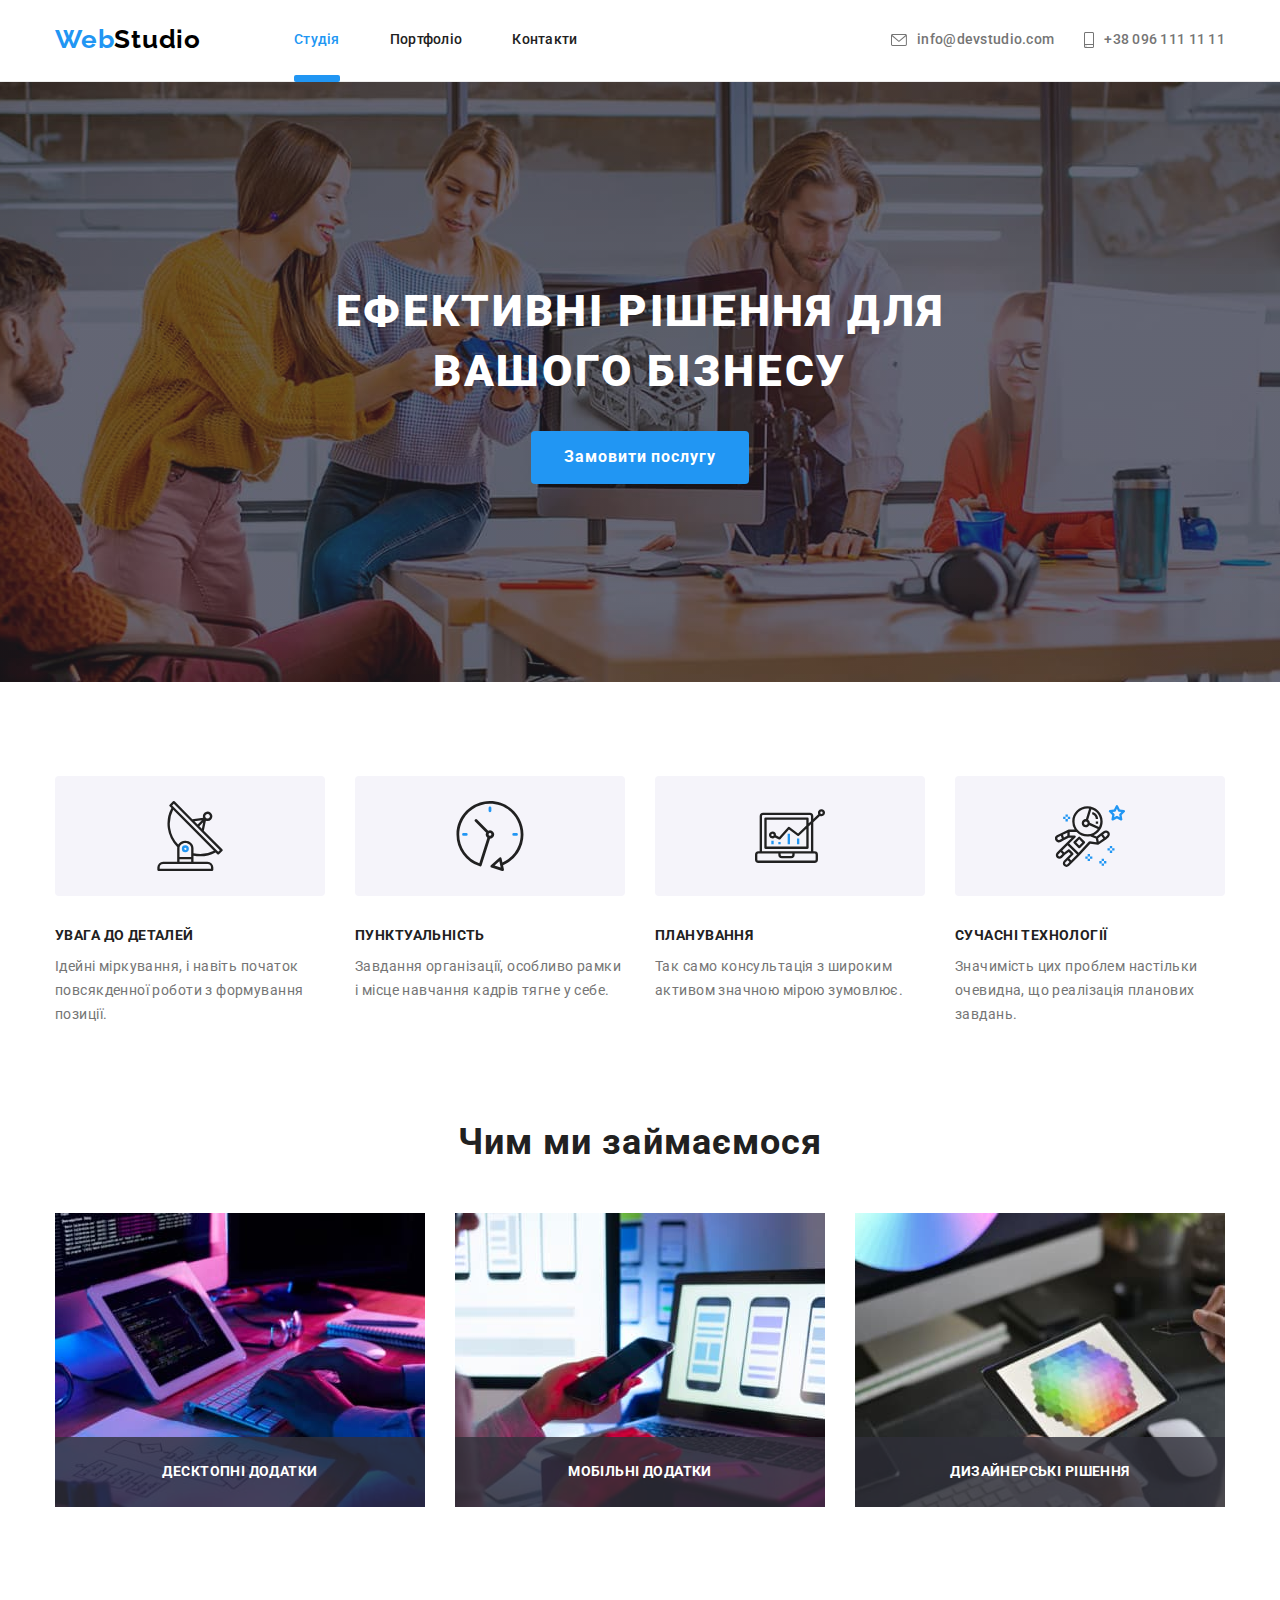
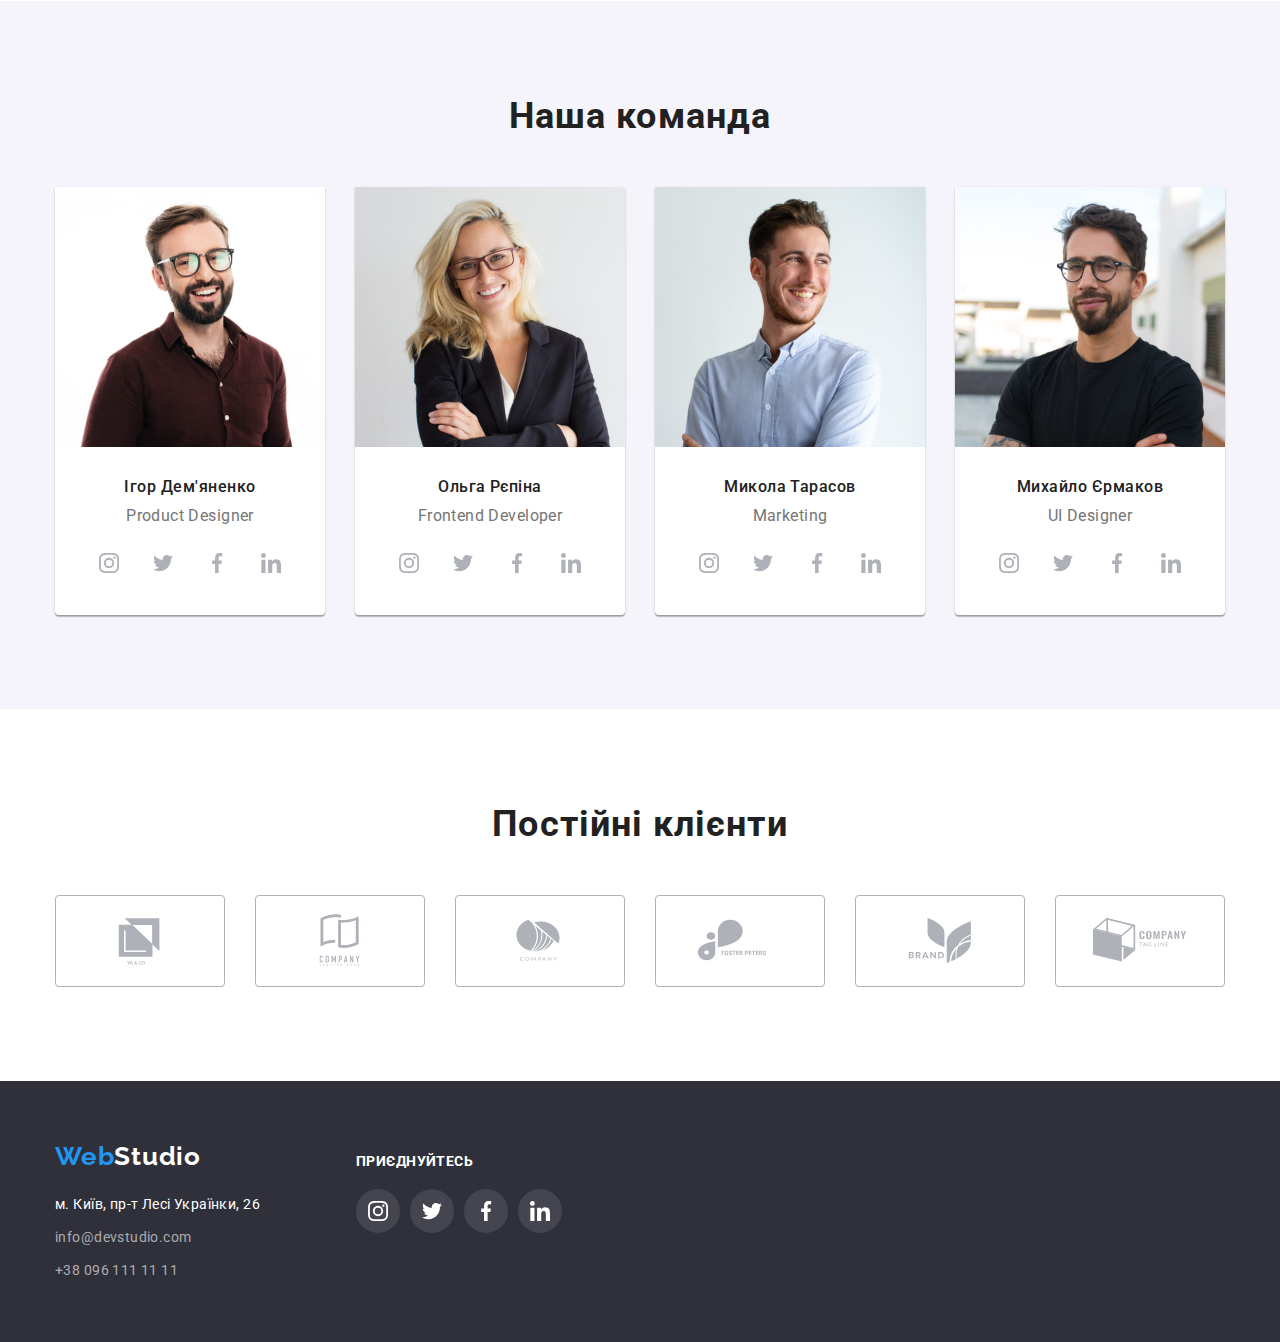
==== index.html @ ac4dfc62 "create new repo" ====
<!DOCTYPE html>
<html lang="uk">
  <head>
    <meta charset="UTF-8" />
    <meta http-equiv="X-UA-Compatible" content="IE=edge" />
    <meta name="viewport" content="width=device-width, initial-scale=1.0" />
    <title lang="en">WebStudio</title>
    <link rel="preconnect" href="https://fonts.googleapis.com" />
    <link rel="preconnect" href="https://fonts.gstatic.com" crossorigin />
    <link
      href="https://fonts.googleapis.com/css2?family=Raleway:ital,wght@0,700;1,700&family=Roboto:ital,wght@0,400;0,500;0,700;0,900;1,400;1,500;1,700;1,900&display=swap"
      rel="stylesheet"
    />
    <link
      rel="stylesheet"
      href="https://cdnjs.cloudflare.com/ajax/libs/modern-normalize/1.1.0/modern-normalize.css"
    />
    <link rel="stylesheet" href="./css/styles.css" />
  </head>
  <body>
    <!-- header -->
    <header class="header">
      <div class="main-nav container">
        <a href="./index.html" class="logo link">
          <span class="logo-web" lang="en">Web</span
            ><span class="logo-studio" lang="en">Studio</span>
        </a>
        <nav>
          <ul class="site-nav list">
            <li class="header-item">
              <a href="./index.html" class="link current">Студія</a>
            </li>
            <li class="header-item">
              <a href="./portfolio.html" class="link">Портфоліо</a>
            </li>
            <li class="header-item">
              <a href="#" class="link">Контакти</a>
            </li>
          </ul>
        </nav>
        <ul class="auth-nav list">
          <li class="auth-nav-item">
            <a href="mailto:info@devstudio.com" class="link contacts-link">
              <svg class="contacts-icon" width="16" height="12">
                <use href="./images/icons.svg#icon-envelope"></use></svg
              >info@devstudio.com</a
            >
          </li>
          <li class="auth-nav-item">
            <a href="tel:+380961111111" class="link contacts-link">
              <svg class="contacts-icon" width="10" height="16">
                <use href="./images/icons.svg#icon-smartphone"></use></svg
              >+38 096 111 11 11</a>
          </li>
        </ul>
      </div>
    </header>
    <main>
      <!-- hero -->
      <section class="section hero">
        <div class="container">
          <h1 class="hero-title">Ефективні рішення для вашого бізнесу</h1>
          <button type="button" class="hero-button" data-modal-open>Замовити послугу</button>
        </div>
      </section>
      <!-- features -->
      <section class="section features">
        <div class="container">
          <h2 class="visually-hidden">Наші переваги</h2>
          <ul class="list">
            <li class="features-item">
              <div class="features-icon"><svg class="features-item-icon" width="70" height="70"><use href="./images/icons.svg#icon-antenna"></use></svg></div>
              <h3 class="features-title">УВАГА ДО ДЕТАЛЕЙ</h3>
              <p class="features-text">
                Ідейні міркування, і навіть початок повсякденної роботи з формування позиції.
              </p>
            </li>
            <li class="features-item">
              <div class="features-icon"><svg class="features-item-icon" width="70" height="70"><use href="./images/icons.svg#icon-clock"></use></svg></div>
              <h3 class="features-title">ПУНКТУАЛЬНІСТЬ</h3>
              <p class="features-text">
                Завдання організації, особливо рамки і місце навчання кадрів тягне у себе.
              </p>
            </li>
            <li class="features-item">
              <div class="features-icon"><svg class="features-item-icon" width="70" height="70"><use href="./images/icons.svg#icon-diagram"></use></svg></div>
              <h3 class="features-title">ПЛАНУВАННЯ</h3>
              <p class="features-text">
                Так само консультація з широким активом значною мірою зумовлює.
              </p>
            </li>
            <li class="features-item">
              <div class="features-icon"><svg class="features-item-icon" width="70" height="70"><use href="./images/icons.svg#icon-astronaut"></use></svg></div>
              <h3 class="features-title">СУЧАСНІ ТЕХНОЛОГІЇ</h3>
              <p class="features-text">
                Значимість цих проблем настільки очевидна, що реалізація планових завдань.
              </p>
            </li>
          </ul>
        </div>
      </section>
      <!-- examples -->
      <section class="section examples">
        <div class="container">
          <h2 class="section-title">Чим ми займаємося</h2>
          <ul class="list">
            <li class="examples-item">
              <div class="img-wrapper"><img src="./images/box1.jpg" alt="Людина з планшетом" width="370" /></div>
              <div class="examples-dscr">Десктопні додатки</div>
            </li>
            <li class="examples-item">
              <div class="img-wrapper"><img src="./images/box2.jpg" alt="Людина з ноубуком" width="370" /></div>
              <div class="examples-dscr">Мобільні додатки</div>
            </li>
            <li class="examples-item">
              <div class="img-wrapper"><img src="./images/box3.jpg" alt="Людина з планшетом" width="370" /></div>
              <div class="examples-dscr">Дизайнерські рішення</div>
            </li>
          </ul>
        </div>
      </section>
      <!-- team -->
      <section class="section team">
        <div class="container">
          <h2 class="section-title">Наша команда</h2>
          <ul class="team-list list">
            <li class="team-item">
              <img src="./images/img.jpg" alt="Хлопець в окулярах посміхається" width="270" />
              <h3 class="team-title">Ігор Дем'яненко</h3>
              <p class="team-text" lang="en">Product Designer</p>
              <ul class="social-icons list">
                <li class="social-item">
                  <a href="" class="social-link link">
                    <svg class="social-icon" width="20" height="20">
                      <use href="./images/icons.svg#icon-instagram"></use>
                    </svg>
                  </a>
                </li>
                <li class="social-item">
                  <a href="" class="social-link link">
                    <svg class="social-icon" width="20" height="20">
                      <use href="./images/icons.svg#icon-twitter"></use>
                    </svg>
                  </a>
                </li>
                <li class="social-item">
                  <a href="" class="social-link link">
                    <svg class="social-icon" width="20" height="20">
                      <use href="./images/icons.svg#icon-facebook"></use>
                    </svg>
                  </a>
                </li>
                <li class="social-item">
                  <a href="" class="social-link link">
                    <svg class="social-icon" width="20" height="20">
                      <use href="./images/icons.svg#icon-linkedin"></use>
                    </svg>
                  </a>
                </li>
              </ul>
            </li>
            <li class="team-item">
              <img src="./images/img1.jpg" alt="Дівчина в окулярах посміхається" width="270" />
              <h3 class="team-title">Ольга Рєпіна</h3>
              <p class="team-text" lang="en">Frontend Developer</p>
              <ul class="social-icons list">
                <li class="social-item">
                  <a href="" class="social-link link">
                    <svg class="social-icon" width="20" height="20">
                      <use href="./images/icons.svg#icon-instagram"></use>
                    </svg>
                  </a>
                </li>
                <li class="social-item">
                  <a href="" class="social-link link">
                    <svg class="social-icon" width="20" height="20">
                      <use href="./images/icons.svg#icon-twitter"></use>
                    </svg>
                  </a>
                </li>
                <li class="social-item">
                  <a href="" class="social-link link">
                    <svg class="social-icon" width="20" height="20">
                      <use href="./images/icons.svg#icon-facebook"></use>
                    </svg>
                  </a>
                </li>
                <li class="social-item">
                  <a href="" class="social-link link">
                    <svg class="social-icon" width="20" height="20">
                      <use href="./images/icons.svg#icon-linkedin"></use>
                    </svg>
                  </a>
                </li>
              </ul>
            </li>
            <li class="team-item">
              <img src="./images/img2.jpg" alt="Хлопець посміхається" width="270" />
              <h3 class="team-title">Микола Тарасов</h3>
              <p class="team-text" lang="en">Marketing</p>
              <ul class="social-icons list">
                <li class="social-item">
                  <a href="" class="social-link link">
                    <svg class="social-icon" width="20" height="20">
                      <use href="./images/icons.svg#icon-instagram"></use>
                    </svg>
                  </a>
                </li>
                <li class="social-item">
                  <a href="" class="social-link link">
                    <svg class="social-icon" width="20" height="20">
                      <use href="./images/icons.svg#icon-twitter"></use>
                    </svg>
                  </a>
                </li>
                <li class="social-item">
                  <a href="" class="social-link link">
                    <svg class="social-icon" width="20" height="20">
                      <use href="./images/icons.svg#icon-facebook"></use>
                    </svg>
                  </a>
                </li>
                <li class="social-item">
                  <a href="" class="social-link link">
                    <svg class="social-icon" width="20" height="20">
                      <use href="./images/icons.svg#icon-linkedin"></use>
                    </svg>
                  </a>
                </li>
              </ul>
            </li>
            <li class="team-item">
              <img src="./images/img3.jpg" alt="Хлопець в окулярах" width="270" />
              <h3 class="team-title">Михайло Єрмаков</h3>
              <p class="team-text" lang="en">UI Designer</p>
              <ul class="social-icons list">
                <li class="social-item">
                  <a href="" class="social-link link">
                    <svg class="social-icon" width="20" height="20">
                      <use href="./images/icons.svg#icon-instagram"></use>
                    </svg>
                  </a>
                </li>
                <li class="social-item">
                  <a href="" class="social-link link">
                    <svg class="social-icon" width="20" height="20">
                      <use href="./images/icons.svg#icon-twitter"></use>
                    </svg>
                  </a>
                </li>
                <li class="social-item">
                  <a href="" class="social-link link">
                    <svg class="social-icon" width="20" height="20">
                      <use href="./images/icons.svg#icon-facebook"></use>
                    </svg>
                  </a>
                </li>
                <li class="social-item">
                  <a href="" class="social-link link">
                    <svg class="social-icon" width="20" height="20">
                      <use href="./images/icons.svg#icon-linkedin"></use>
                    </svg>
                  </a>
                </li>
              </ul>
            </li>
          </ul>
        </div>
      </section>
      <!-- clients -->
      <section class="section clients">
        <div class="container">
          <h2 class="section-title">Постійні клієнти</h2>
          <ul class="clients-list list">
            <li class="clients-item">
              <a href="" class="clients-link">
                <svg class="clients-icon" width="106" height="60">
                  <use href="./images/icons.svg#icon-client1"></use>
                </svg>
              </a>
            </li>
            <li class="clients-item">
              <a href="" class="clients-link">
                <svg class="clients-icon" width="106" height="60">
                  <use href="./images/icons.svg#icon-client2"></use>
                </svg>
              </a>
            </li>
            <li class="clients-item">
              <a href="" class="clients-link">
                <svg class="clients-icon" width="106" height="60">
                  <use href="./images/icons.svg#icon-client3"></use>
                </svg>
              </a>
            </li>
            <li class="clients-item">
              <a href="" class="clients-link">
                <svg class="clients-icon" width="106" height="60">
                  <use href="./images/icons.svg#icon-client4"></use>
                </svg>
              </a>
            </li>
            <li class="clients-item">
              <a href="" class="clients-link">
                <svg class="clients-icon" width="106" height="60">
                  <use href="./images/icons.svg#icon-client5"></use>
                </svg>
              </a>
            </li>
            <li class="clients-item">
              <a href="" class="clients-link">
                <svg class="clients-icon" width="106" height="60">
                  <use href="./images/icons.svg#icon-client6"></use>
                </svg>
              </a>
            </li>
          </ul>
        </div>
      </section>
    </main>
    <!-- footer -->
    <footer class="footer">
      <div class="footer-address-social container">
        <div class="footer-address-list">
            <a href="./index.html" class="link footer-logo">
              <span class="footer-logo-web" lang="en">Web</span
              ><span class="footer-logo-studio" lang="en">Studio</span>
            </a>
            <address>
              <ul class="list">
                <li class="footer-item">
                  <a
                    href="https://goo.gl/maps/YVStPBYN47tz3UrX9"
                    target="_blank"
                    rel="noopener noreferrer nofollow"
                    class="link"
                    >м. Київ, пр-т Лесі Українки, 26
                  </a>
                </li>
                <li class="footer-item">
                  <a href="mailto:info@devstudio.com" class="link contacts">info@devstudio.com</a>
                </li>
                <li class="footer-item">
                  <a href="tel:+380961111111" class="link contacts">+38 096 111 11 11</a>
                </li>
              </ul>
            </address>
          </div>
          <div class="footer-social-media">
            <h3 class="footer-social-title">приєднуйтесь</h3>
            <ul class="footer-social-list">
              <li class="footer-social-item">
                <a href="" class="footer-social-link">
                  <svg class="footer-social-icon" width="20" height="20">
                    <use href="./images/icons.svg#icon-instagram"></use>
                  </svg>
                </a>
              </li>
              <li class="footer-social-item">
                <a href="" class="footer-social-link">
                  <svg class="footer-social-icon" width="20" height="20">
                    <use href="./images/icons.svg#icon-twitter"></use>
                  </svg>
                </a>
              </li>
              <li class="footer-social-item">
                <a href="" class="footer-social-link">
                  <svg class="footer-social-icon" width="20" height="20">
                    <use href="./images/icons.svg#icon-facebook"></use>
                  </svg>
                </a>
              </li>
              <li class="footer-social-item">
                <a href="" class="footer-social-link">
                  <svg class="footer-social-icon" width="20" height="20">
                    <use href="./images/icons.svg#icon-linkedin"></use>
                  </svg>
                </a>
              </li>
            </ul>
          </div>
      </div>
    </footer>
    <div class="modal-backdrop is-hidden" data-modal>
      <div class="modal">
        <div class="close-sign" data-modal-close>
          <svg class="close-icon" width="18" height="18">
            <use href="./images/icons.svg#close-icon"></use>
          </svg>
        </div>
      </div>
    </div>
    <script src="./js/modal.js"></script>
  </body>
</html>
---- css/styles.css ----
:root {
  --color-text: #757575;
  --second-color-text: #212121;
  --third-color-text: #000000;
  --second-bg-color: #f5f4fa;
  --third-bg-color: #2f303a;
  --fourth-bg-color: #c4c4c4;
  --accent-color: #2196f3;
  --border-color: #ececec;
  --border-second-color: #eeeeee;
  --primary-white-color: #ffffff;
  --secondary-white-color: rgba(255, 255, 255, 0.6);
  --color-social-media: #afb1b8;
}
html {
  box-sizing: border-box;
}
*,
*::before,
*::after {
  box-sizing: inherit;
}
h1,
h2,
h3,
p,
ul {
  margin: 0;
  padding: 0;
}
body {
  background-color: var(--primary-white-color);
  font-family: "Roboto", sans-serif;
  font-style: normal;
  font-size: 14px;
  line-height: 1.7;
  letter-spacing: 0.03em;
  color: var(--color-text);
}
.container {
  width: 1200px;
  margin: 0 auto;
  padding-left: 15px;
  padding-right: 15px;
}
img {
  display: block;
  width: 100%;
  height: auto;
}
.visually-hidden {
  position: absolute;
  white-space: nowrap;
  width: 1px;
  height: 1px;
  overflow: hidden;
  border: 0;
  padding: 0;
  clip: rect(0 0 0 0);
  clip-path: inset(50%);
  margin: -1px;
}
/* header */
.header {
  background-color: var(--primary-white-color);
  border-bottom: 1px solid var(--border-color);
}
.main-nav {
  display: flex;
  align-items: center;
}
.header .list {
  list-style: none;
}
.header .link {
  text-decoration: none;
}
.header .link:hover,
.header .link:focus {
  color: var(--accent-color);
}
/* header logo */
.logo {
  display: block;
  margin-right: 93px;
  padding-top: 24px;
  padding-bottom: 25px;
}
.logo-web {
  font-family: "Raleway";
  font-weight: 700;
  font-size: 26px;
  line-height: 1.19;
  letter-spacing: 0.03em;
  color: var(--accent-color);
}
.logo-studio {
  font-family: "Raleway";
  font-weight: 700;
  font-size: 26px;
  line-height: 1.19;
  letter-spacing: 0.03em;
  color: var(--third-color-text);
}
/* navigation */
.site-nav {
  display: flex;
  /* align-items: flex-start; */
}
.header-item:not(:last-child) {
  margin-right: 50px;
}
.site-nav .link {
  display: block;
  padding-top: 32px;
  padding-bottom: 32px;
  text-decoration: none;
  font-weight: 500;
  font-size: 14px;
  line-height: 1.14;
  letter-spacing: 0.02em;
  color: var(--second-color-text);
  transition-property: color;
  transition-duration: 250ms;
  transition-timing-function: cubic-bezier(0.4, 0, 0.2, 1);
  /* transition: color 250ms cubic-bezier(0.4, 0, 0.2, 1); */
  /* border-bottom: 4px solid transparent;
  border-radius: 2px; */
}
.site-nav .link:hover,
.site-nav .link:focus {
  color: var(--accent-color);
}
.site-nav .link.current {
  color: var(--accent-color);
  position: relative;
  /* border-bottom: 4px solid var(--accent-color); */
}
.site-nav .link.current::after {
  content: "";
  position: absolute;
  width: 100%;
  height: 4px;
  bottom: -1.5px;
  left: 0;
  margin-top: 25px;
  border-bottom: 4px;
  border-color: var(--accent-color);
  border-style: solid;
  border-radius: 2px;
}
.auth-nav {
  display: flex;
  margin-left: auto;
}
.auth-nav-item:not(:last-child) {
  margin-right: 30px;
}
.auth-nav .contacts-link {
  display: flex;
  padding-top: 32px;
  padding-bottom: 32px;
  color: var(--color-text);
  text-decoration: none;
  font-weight: 500;
  font-size: 14px;
  line-height: 1.14;
  letter-spacing: 0.02em;
  align-items: center;
  transition-property: color;
  transition-duration: 250ms;
  transition-timing-function: cubic-bezier(0.4, 0, 0.2, 1);
  /* transition: color 250ms cubic-bezier(0.4, 0, 0.2, 1); */
}
.auth-nav .contacts-link:hover,
.auth-nav .contacts-link:focus {
  color: var(--accent-color);
}
.contacts-icon {
  margin-right: 10px;
  fill: currentColor;
}
/* hero */
.hero {
  padding-top: 200px;
  padding-bottom: 200px;
  margin-left: auto;
  margin-right: auto;
  text-align: center;
  max-width: 1600px;
  height: 600px;
  background-image: linear-gradient(
      to right,
      rgba(47, 48, 58, 0.4),
      rgba(47, 48, 58, 0.4)
    ),
    url("../images/imghero.jpg");
  background-repeat: no-repeat;
  background-position: center;
  background-size: cover;
  background-color: var(--fourth-bg-color);
}
.hero-title {
  margin: 0 auto;
  max-width: 696px;
  color: var(--primary-white-color);
  font-weight: 900;
  font-size: 44px;
  line-height: 1.36;
  text-align: center;
  letter-spacing: 0.06em;
  text-transform: uppercase;
}
.hero-button {
  display: inline-block;
  border: 1px solid transparent;
  padding: 10px 32px;
  border-radius: 4px;
  margin-top: 30px;
  min-width: 216px;
  background-color: var(--accent-color);
  font-family: inherit;
  font-weight: 700;
  font-size: 16px;
  line-height: 1.9;
  text-align: center;
  letter-spacing: 0.06em;
  color: var(--primary-white-color);
  cursor: pointer;
}

/* modal window */
.modal-backdrop {
  position: fixed;
  width: 100%;
  height: 100%;
  left: 0px;
  top: 0px;
  background: rgba(0, 0, 0, 0.2);
  transition: opacity 250ms, visibility 250ms;
}
.modal-backdrop.is-hidden .modal {
  transform: scale(0.5);
}
.modal {
  position: absolute;
  width: 528px;
  height: 581px;
  left: 50%;
  top: 50px;
  transform: translate(-50%) scale(1);
  /* transition: transform 250ms cubic-bezier(0.4, 0, 0.2, 1); */
  transition-property: transform;
  transition-duration: 250ms;
  transition-timing-function: cubic-bezier(0.4, 0, 0.2, 1);
  background: #ffffff;
  box-shadow: 0px 1px 3px rgba(0, 0, 0, 0.12), 0px 1px 1px rgba(0, 0, 0, 0.14),
    0px 2px 1px rgba(0, 0, 0, 0.2);
  border-radius: 4px;
}
.modal .close-sign {
  position: absolute;
  display: flex;
  justify-content: center;
  cursor: pointer;
  width: 30px;
  height: 30px;
  /* left: 496px; */
  right: 6px;
  top: 6px;
  align-items: center;
  border: 1px solid rgba(0, 0, 0, 0.1);
  border-radius: 50%;
}
.close-icon {
  fill: var(--third-color-text);
}
.is-hidden {
  visibility: hidden;
  opacity: 0;
  pointer-events: none;
}
/* features */
.features {
  padding-top: 94px;
  padding-bottom: 94px;
}
.section-title {
  font-weight: 700;
  font-size: 36px;
  line-height: 1.17;
  text-align: center;
  letter-spacing: 0.03em;
  color: var(--second-color-text);
}
.features .list {
  padding: 0;
  margin: 0;
  list-style: none;
  display: flex;
  flex-wrap: wrap;
}
.features-item {
  width: calc((100% - 90px) / 4);
}
.features-item:not(:last-child) {
  margin-right: 30px;
}
.features-icon {
  /* display: flex; */
  padding: 25px 100px;
  margin-bottom: 30px;
  height: 120px;
  background-color: var(--second-bg-color);
  border-radius: 4px;
  /* justify-content: center;
  align-items: center; */
}
.features-title {
  margin-top: 0;
  margin-bottom: 10px;
  font-weight: 700;
  font-size: 14px;
  line-height: 1.4;
  letter-spacing: 0.03em;
  text-transform: uppercase;
  color: var(--second-color-text);
}
/* images of examples */
.examples {
  padding-bottom: 94px;
}
.examples .section-title {
  margin-top: 0;
  margin-bottom: 50px;
}
.examples .list {
  padding: 0;
  margin: 0;
  display: flex;
  flex-wrap: wrap;
  list-style: none;
}
.examples-item {
  position: relative;
  width: calc((100% - 60px) / 3);
}
.examples-dscr {
  display: flex;
  justify-content: center;
  align-items: center;
  position: absolute;
  width: 100%;
  height: 70px;
  bottom: 0;
  background-color: rgba(47, 48, 58, 0.8);
  font-family: "Roboto";
  font-style: normal;
  font-weight: 700;
  font-size: 14px;
  line-height: 1.14;
  text-align: center;
  letter-spacing: 0.03em;
  text-transform: uppercase;
  color: var(--primary-white-color);
}
.examples-item:not(:last-child) {
  margin-right: 30px;
}
/* our team */
.team {
  padding-top: 94px;
  padding-bottom: 94px;
  background-color: var(--second-bg-color);
  text-align: center;
}
.team .section-title {
  margin-bottom: 50px;
}
.team .list {
  list-style: none;
  display: flex;
  /* flex-wrap: wrap; */
}
.team-item {
  padding-bottom: 30px;
  width: calc((100% - 90px) / 4);
  background-color: var(--primary-white-color);
  box-shadow: 0px 1px 3px rgba(0, 0, 0, 0.12), 0px 1px 1px rgba(0, 0, 0, 0.14),
    0px 2px 1px rgba(0, 0, 0, 0.2);
  border-radius: 0px 0px 4px 4px;
}
.team-item:not(:last-child) {
  margin-right: 30px;
}
.team-title {
  margin-top: 30px;
  margin-bottom: 10px;
  font-weight: 500;
  font-size: 16px;
  line-height: 1.19;
  text-align: center;
  letter-spacing: 0.03em;
  color: var(--second-color-text);
}
.team-text {
  margin-top: 0;
  margin-bottom: 16px;
  font-size: 16px;
  line-height: 1.19;
  text-align: center;
}
.team-list .social-icons {
  display: flex;
  justify-content: center;
}
.team-list .social-item {
  width: 44px;
  height: 44px;
}
.team-list .social-item:not(:last-child) {
  margin-right: 10px;
}
.team-list .social-link {
  width: 100%;
  height: 100%;
  display: flex;
  align-items: center;
  justify-content: center;
  color: var(--color-social-media);
  border-radius: 50%;
  transition-property: color, background-color;
  transition-duration: 250ms;
  transition-timing-function: cubic-bezier(0.4, 0, 0.2, 1);
  /* transition: color 250ms cubic-bezier(0.4, 0, 0.2, 1),
    background-color 250ms cubic-bezier(0.4, 0, 0.2, 1); */
}
.team-list .social-link:hover,
.team-list .social-link:focus {
  background-color: var(--accent-color);
  color: var(--primary-white-color);
}
.team-list .social-icon {
  fill: currentColor;
}
/* clients */
.clients {
  padding-top: 94px;
  padding-bottom: 94px;
}
.clients .section-title {
  margin-bottom: 50px;
}
.clients-list {
  display: flex;
  justify-content: center;
  list-style: none;
}
.clients-item {
  width: 170px;
  height: 92px;
}
.clients-item:not(:last-child) {
  margin-right: 30px;
}
.clients-link {
  width: 100%;
  height: 100%;
  display: flex;
  justify-content: center;
  align-items: center;
  color: var(--color-social-media);
  border: 1px solid var(--color-social-media);
  border-radius: 4px;
  transition-property: color, border-color;
  transition-duration: 250ms;
  transition-timing-function: cubic-bezier(0.4, 0, 0.2, 1);
  /* transition: color 250ms cubic-bezier(0.4, 0, 0.2, 1),
    border-color 250ms cubic-bezier(0.4, 0, 0.2, 1); */
}
.clients-link:hover,
.clients-link:focus {
  border-color: var(--accent-color);
  color: var(--accent-color);
}
.clients-icon {
  fill: currentColor;
}
/* footer */
.footer {
  padding-top: 60px;
  padding-bottom: 60px;
  background-color: var(--third-bg-color);
}
/* footer logo */
.footer-logo {
  display: inline-block;
  margin-bottom: 20px;
}
.footer-logo-web {
  font-family: "Raleway";
  font-weight: 700;
  font-size: 26px;
  line-height: 1.19;
  letter-spacing: 0.03em;
  color: var(--accent-color);
}
.footer-logo-studio {
  font-family: "Raleway";
  font-weight: 700;
  font-size: 26px;
  line-height: 1.19;
  letter-spacing: 0.03em;
  color: var(--primary-white-color);
  border-radius: 4px;
}
/* address */
.footer .list {
  list-style: none;
  font-style: normal;
}
.footer-address-social {
  display: flex;
}
.footer-address-list {
  width: 231px;
  margin-right: 70px;
}
.footer .link {
  color: var(--primary-white-color);
  text-decoration: none;
  transition-property: color;
  transition-duration: 250ms;
  transition-timing-function: cubic-bezier(0.4, 0, 0.2, 1);
  /* transition: color 250ms cubic-bezier(0.4, 0, 0.2, 1); */
}
.footer .link:hover,
.footer .link:focus {
  color: var(--accent-color);
}
.footer-item:not(:last-child) {
  margin-bottom: 9px;
}
.footer .contacts {
  color: var(--secondary-white-color);
}
.footer-social-media {
  padding-top: 12px;
  width: 206px;
}
.footer-social-title {
  margin-bottom: 20px;
  font-weight: 700;
  font-size: 14px;
  line-height: 16px;
  letter-spacing: 0.03em;
  text-transform: uppercase;
  color: var(--primary-white-color);
}
.footer-social-list {
  display: flex;
  justify-content: center;
  list-style: none;
}
.footer-social-item {
  width: 44px;
  height: 44px;
}
.footer-social-item:not(:last-child) {
  margin-right: 10px;
}
.footer-social-link {
  width: 100%;
  height: 100%;
  display: flex;
  align-items: center;
  justify-content: center;
  color: var(--primary-white-color);
  background-color: rgba(255, 255, 255, 0.1);
  border-radius: 50%;
  transition-property: color, background-color;
  transition-duration: 250ms;
  transition-timing-function: cubic-bezier(0.4, 0, 0.2, 1);
  /* transition: color 250ms cubic-bezier(0.4, 0, 0.2, 1),
    background-color 250ms cubic-bezier(0.4, 0, 0.2, 1); */
}
.footer-social-link:hover,
.footer-social-link:focus {
  background-color: var(--accent-color);
}
.footer-social-icon {
  fill: currentColor;
}
/* portfolio */
.portfolio {
  padding-top: 94px;
  padding-bottom: 94px;
}
.portfolio .list {
  list-style: none;
}
.portfolio-btn-list {
  margin-bottom: 50px;
  display: flex;
  justify-content: center;
  margin-left: auto;
  margin-right: auto;
}
/* button on portfolio */
.button {
  padding: 6px 22px;
  display: inline-block;
  border: 1px solid transparent;
  border-radius: 4px;
  background-color: var(--second-bg-color);
  font-family: inherit;
  font-weight: 500;
  font-size: 16px;
  line-height: 1.62;
  text-align: center;
  letter-spacing: 0.03em;
  color: var(--second-color-text);
  cursor: pointer;
  transition-property: color, background-color, box-shadow;
  transition-duration: 250ms;
  transition-timing-function: cubic-bezier(0.4, 0, 0.2, 1);
  /* transition: color 250ms cubic-bezier(0.4, 0, 0.2, 1), background-color 250ms cubic-bezier(0.4, 0, 0.2, 1), box-shadow 250ms cubic-bezier(0.4, 0, 0.2, 1); */
}
.portfolio-btn-item:not(:last-child) {
  margin-right: 8px;
}
.button:hover,
.button:focus {
  background-color: var(--accent-color);
  color: var(--primary-white-color);
  box-shadow: 0px 3px 1px rgba(0, 0, 0, 0.1), 0px 1px 2px rgba(0, 0, 0, 0.08),
    0px 2px 2px rgba(0, 0, 0, 0.12);
}
/* list of projects */
.portfolio-list {
  display: flex;
  flex-wrap: wrap;
}
.portfolio-item {
  margin-right: 30px;
  margin-bottom: 30px;
  width: calc((100% - 60px) / 3);
}
.portfolio-item:nth-child(3n) {
  margin-right: 0;
}
.portfolio-item:nth-last-child(-n + 3) {
  margin-bottom: 0px;
}
.portfolio-link {
  text-decoration: none;
  display: block;
  transition-property: box-shadow;
  transition-duration: 250ms;
  transition-timing-function: cubic-bezier(0.4, 0, 0.2, 1);
}
.portfolio-link:hover {
  box-shadow: 0px 1px 1px rgba(0, 0, 0, 0.12), 0px 4px 4px rgba(0, 0, 0, 0.06),
    1px 4px 6px rgba(0, 0, 0, 0.16);
}
.img-wrapper {
  position: relative;
  overflow: hidden;
}
.projects-img {
  display: block;
}
.portfolio-hidden-dscr {
  position: absolute;
  display: flex;
  justify-content: center;
  align-items: center;
  /* padding: 63px 24px; */
  padding-left: 24px;
  padding-right: 24px;
  top: 0;
  left: 0;
  right: 0;
  bottom: 0;
  background-color: rgba(33, 150, 243, 0.9);
  font-family: "Roboto";
  font-style: normal;
  font-weight: 400;
  font-size: 18px;
  line-height: 1.56;
  letter-spacing: 0.03em;
  color: var(--primary-white-color);
  transform: translateY(101%);
  transition-property: transform;
  transition-duration: 250ms;
  transition-timing-function: cubic-bezier(0.4, 0, 0.2, 1);
}
.portfolio-link:hover .portfolio-hidden-dscr {
  transform: translateY(0);
}
.portfolio-dscr {
  padding: 20px 24px;
  border-left: 1px solid var(--border-second-color);
  border-right: 1px solid var(--border-second-color);
  border-bottom: 1px solid var(--border-second-color);
}
.portfolio-title {
  margin-bottom: 4px;
  font-weight: 700;
  font-size: 18px;
  line-height: 2;
  letter-spacing: 0.06em;
  color: var(--second-color-text);
}
.portfolio-text {
  font-size: 16px;
  line-height: 1.88;
  letter-spacing: 0.03em;
  color: var(--color-text);
}
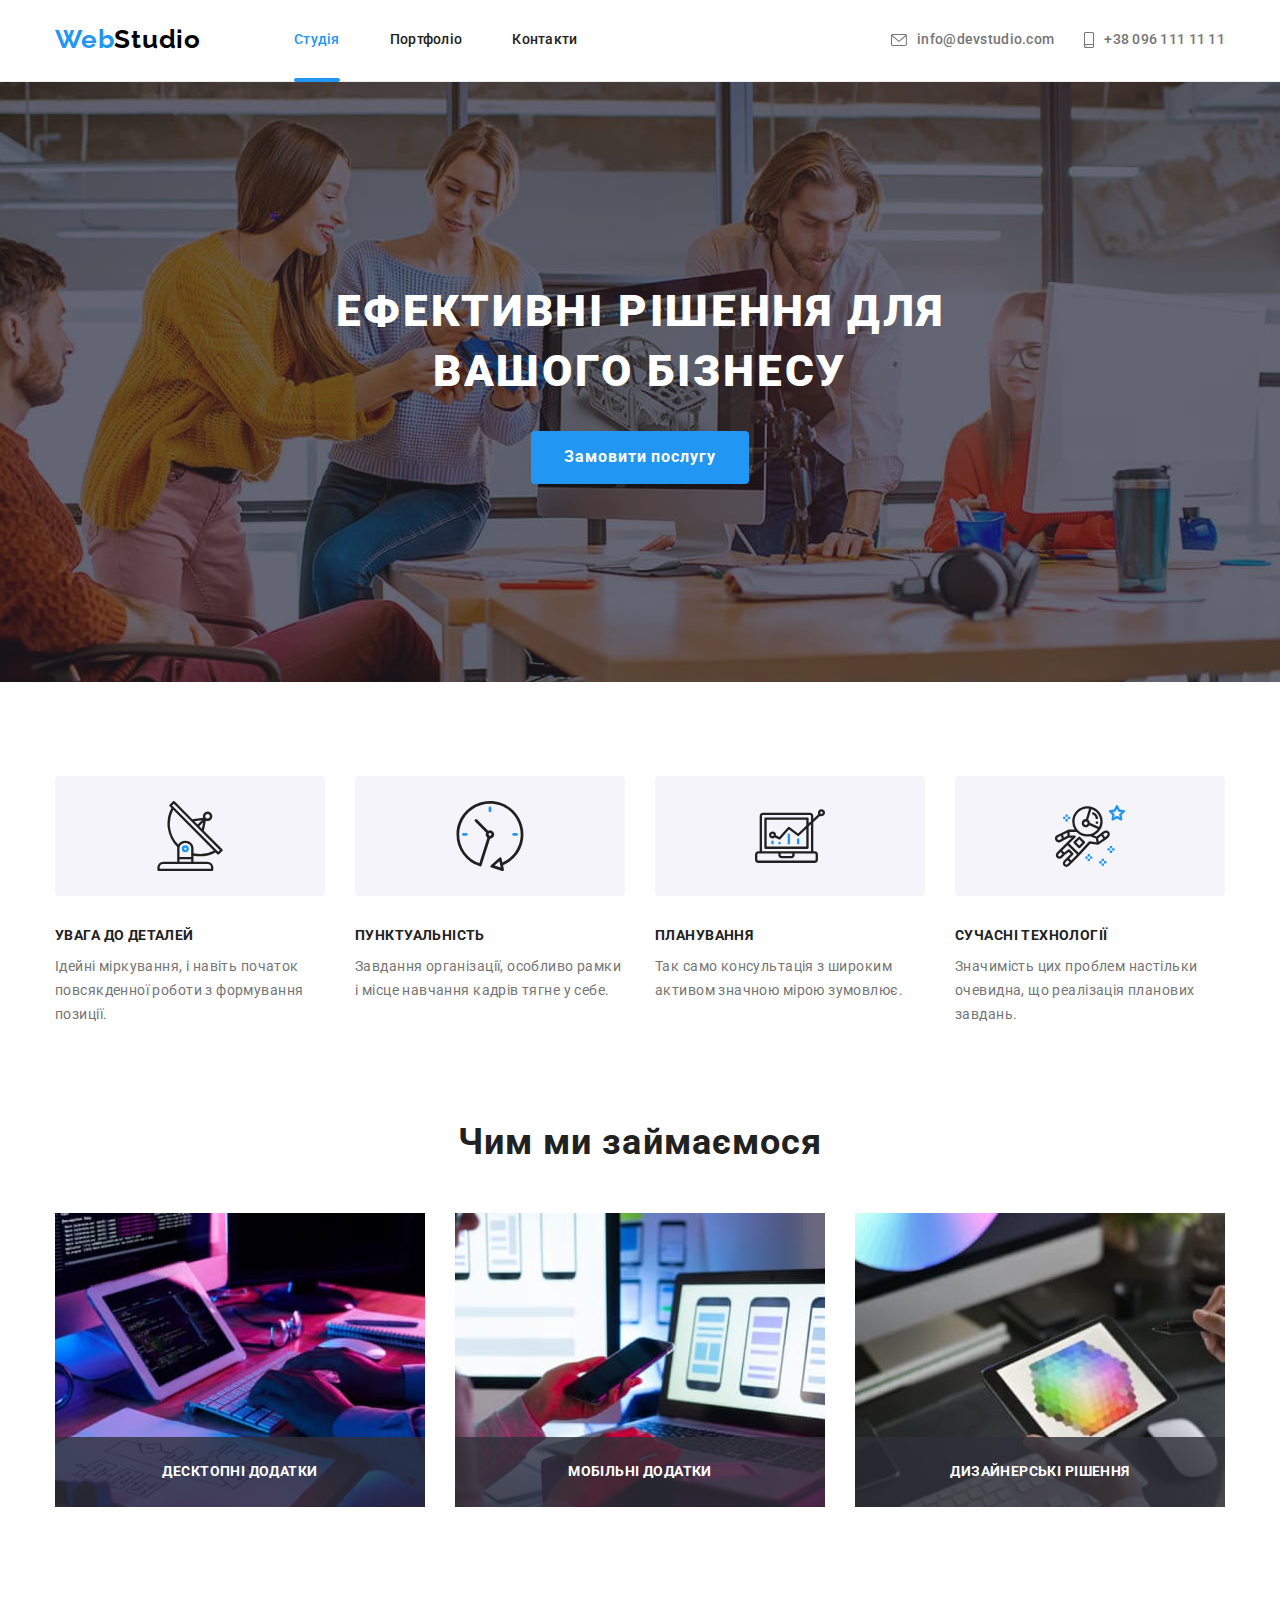
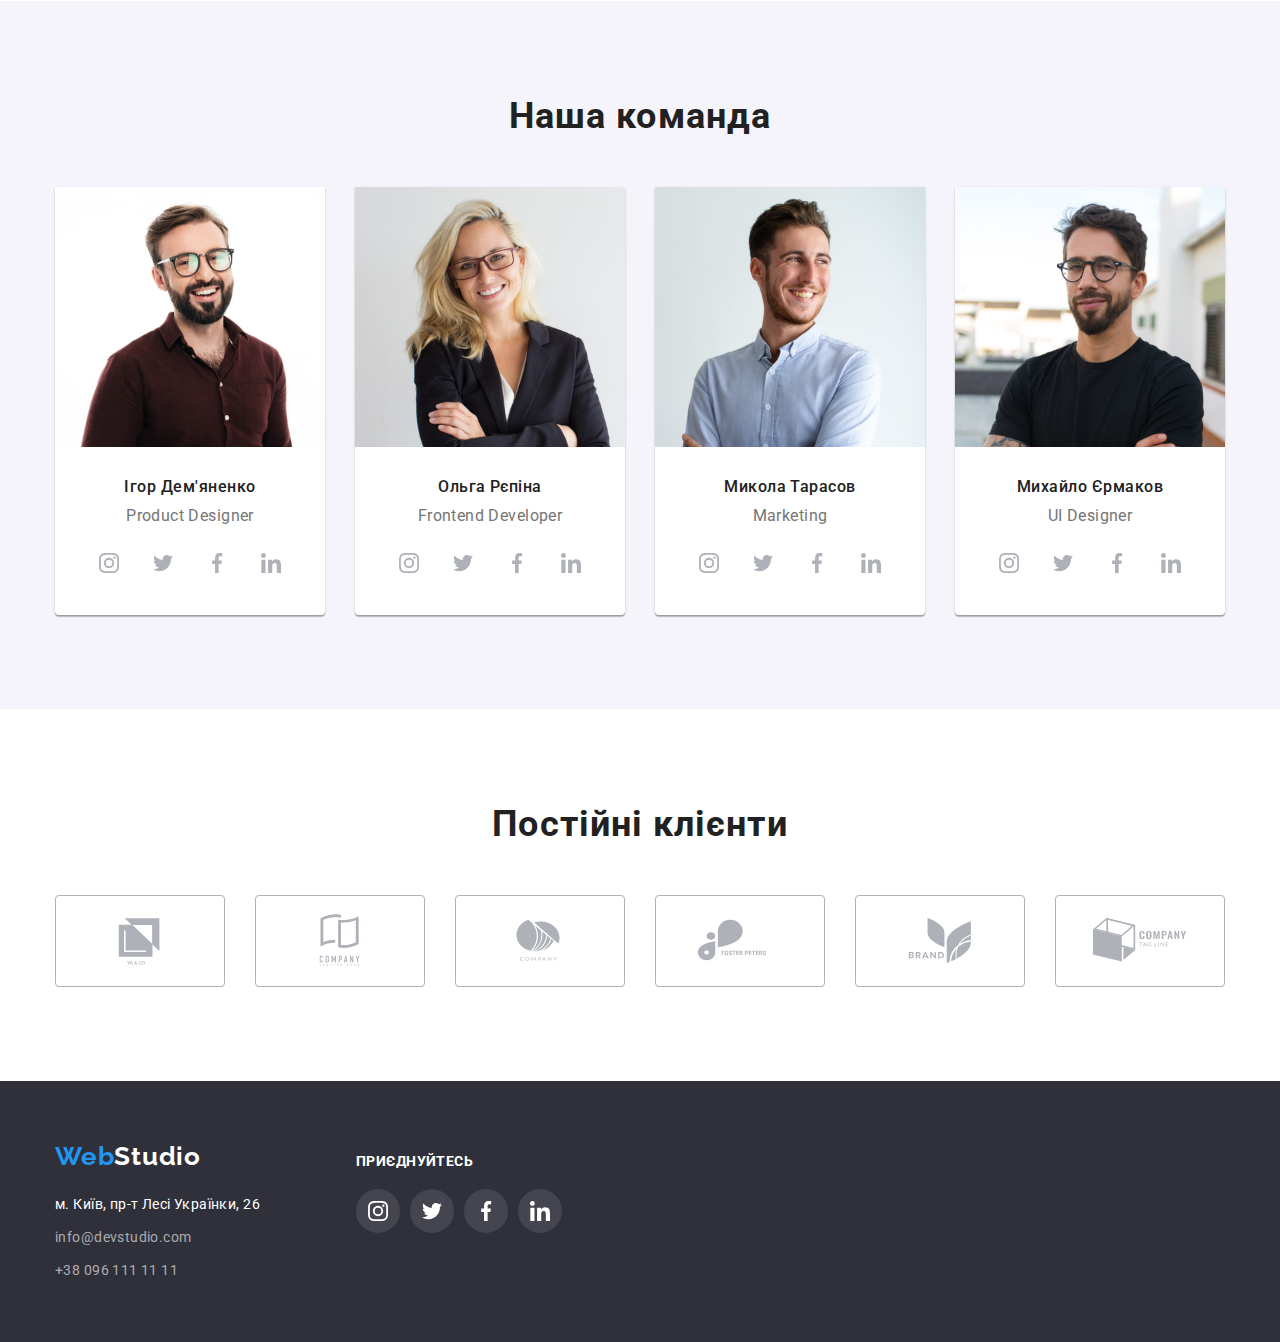
==== commit 58aa9084: "add modal input" ====
--- a/index.html
+++ b/index.html
@@ -388,6 +388,13 @@
             <use href="./images/icons.svg#close-icon"></use>
           </svg>
         </div>
+        <p class="modal-text">Залиште свої дані, ми вам передзвонимо</p>
+        <form name="form-buy" class="modal-form">
+            <input type="text" class="modal-input">
+            <input type="text" class="modal-input">
+            <input type="text" class="modal-input">
+            <button type="submit">Відправити</button>
+          </form>
       </div>
     </div>
     <script src="./js/modal.js"></script>
--- a/css/styles.css
+++ b/css/styles.css
@@ -140,13 +140,10 @@
   content: "";
   position: absolute;
   width: 100%;
-  height: 4px;
+  /* height: 4px; */
   bottom: -1.5px;
   left: 0;
-  margin-top: 25px;
-  border-bottom: 4px;
-  border-color: var(--accent-color);
-  border-style: solid;
+  border-bottom: 4px solid var(--accent-color);
   border-radius: 2px;
 }
 .auth-nav {
@@ -240,15 +237,16 @@
   transition: opacity 250ms, visibility 250ms;
 }
 .modal-backdrop.is-hidden .modal {
-  transform: scale(0.5);
+  transform: translate(-50%, -50%) scale(0.3);
 }
 .modal {
   position: absolute;
+  padding: 40px;
   width: 528px;
   height: 581px;
   left: 50%;
-  top: 50px;
-  transform: translate(-50%) scale(1);
+  top: 50%;
+  transform: translate(-50%, -50%) scale(1);
   /* transition: transform 250ms cubic-bezier(0.4, 0, 0.2, 1); */
   transition-property: transform;
   transition-duration: 250ms;
@@ -279,6 +277,27 @@
   visibility: hidden;
   opacity: 0;
   pointer-events: none;
+}
+.modal-text {
+  margin-bottom: 12px;
+  font-family: "Roboto";
+  font-style: normal;
+  font-weight: 700;
+  font-size: 20px;
+  line-height: 1.15;
+  text-align: center;
+  letter-spacing: 0.03em;
+  color: var(--second-color-text);
+}
+.modal-form {
+  /* padding: 40px; */
+}
+.modal-input {
+  width: 100%;
+  height: 40px;
+  margin-bottom: 10px;
+  border: 1px solid rgba(33, 33, 33, 0.2);
+  border-radius: 4px;
 }
 /* features */
 .features {
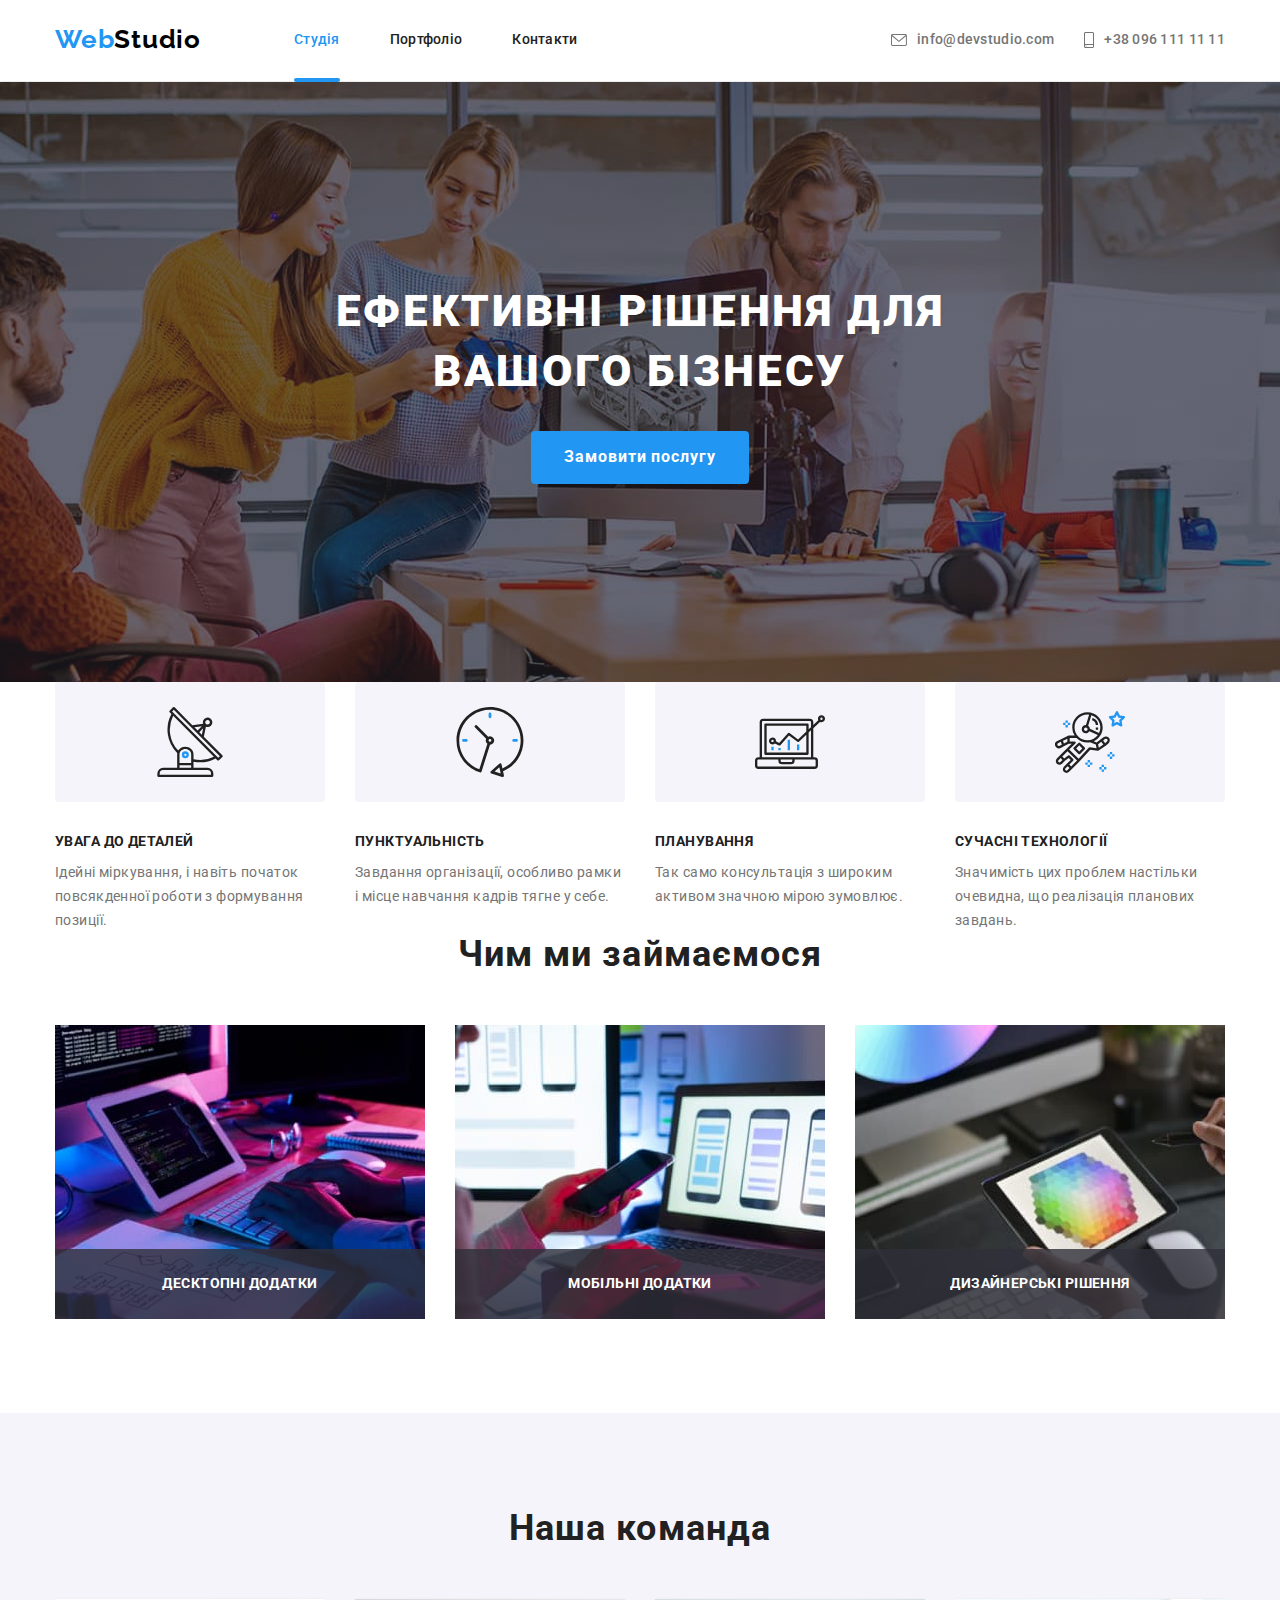
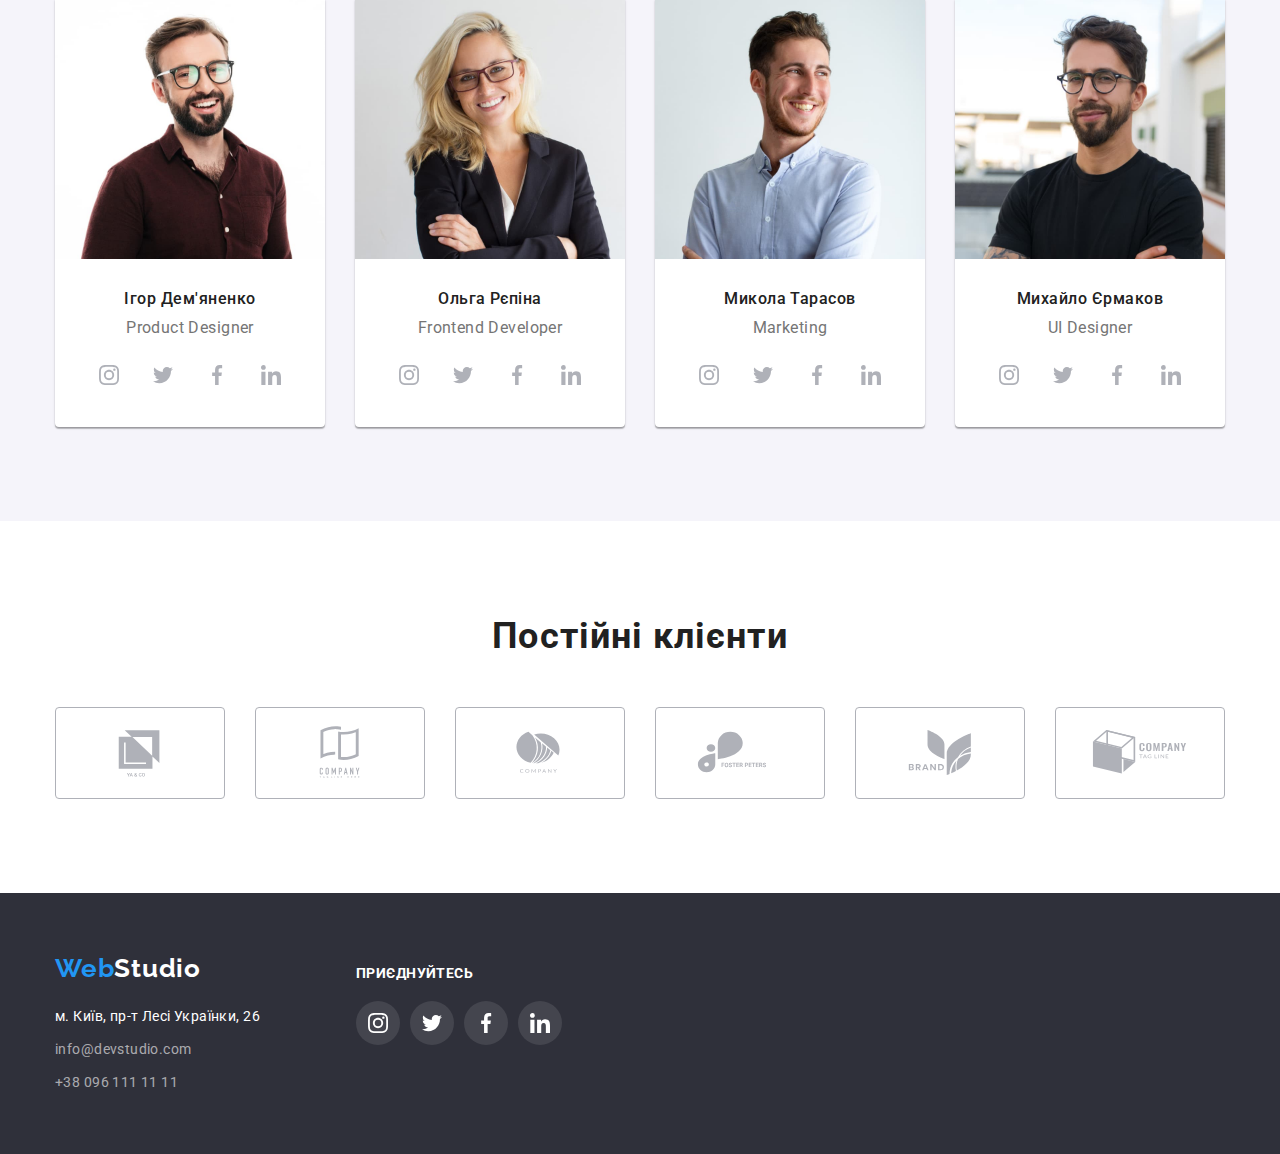
==== commit f353f675: "finish modal window" ====
--- a/index.html
+++ b/index.html
@@ -390,10 +390,70 @@
         </div>
         <p class="modal-text">Залиште свої дані, ми вам передзвонимо</p>
         <form name="form-buy" class="modal-form">
-            <input type="text" class="modal-input">
-            <input type="text" class="modal-input">
-            <input type="text" class="modal-input">
-            <button type="submit">Відправити</button>
+            <div class="input-line">
+              <label for="user-name" class="modal-label">Ім'я</label>
+              <div class="input-wrapper">
+                <input
+                  name="user-name"
+                  id="user-name"
+                  type="text"
+                  class="modal-input"
+                  required>
+                  <svg class="input-icon" width="18" height="18">
+                    <use href="./images/icons.svg#icon-person"></use>
+                  </svg>
+              </div>
+            </div>
+            <div class="input-line">
+              <label for="user-tel" class="modal-label">Телефон</label>
+              <div class="input-wrapper">
+                <input
+                  name="user-tel"
+                  id="user-tel"
+                  type="tel"
+                  class="modal-input"
+                  title="+38 (---) -- -- ---"
+                  required>
+                  <svg class="input-icon" width="18" height="18">
+                    <use href="./images/icons.svg#icon-phone1"></use>
+                  </svg>
+              </div>
+            </div>
+            <div class="input-line">
+              <label for="user-mail" class="modal-label">Пошта</label>
+              <div class="input-wrapper">
+                <input
+                  name="user-mail"
+                  id="user-mail"
+                  type="email"
+                  class="modal-input"
+                  required>
+                  <svg class="input-icon" width="18" height="18">
+                    <use href="./images/icons.svg#icon-email1"></use>
+                  </svg>
+              </div>
+            </div>
+            <div class="input-line input-line-textarea">
+              <label for="user-text" class="modal-label">Коментар</label>
+              <textarea name="user-text" id="user-text" placeholder="Введіть текст" class="modal-textarea"></textarea>
+            </div>
+            <div class="input-line check-line">
+              <input
+                id="checkbox-agree"
+                name="checkbox-agree"
+                type="checkbox"
+                class="visually-hidden">
+                <label for="checkbox-agree" class="checkbox-agree">
+                  <span class="icon-wrapper">
+                    <svg class="agree-icon" width="13" height="9">
+                      <use href="./images/icons.svg#icon-check"></use>
+                    </svg>
+                  </span>
+                  <span>Погоджуюся з розсилкою та приймаю</span>
+                  <a href="" class="agree-text link">Умови договору</a>
+                </label>
+            </div>
+            <button type="submit" class="modal-button">Відправити</button>
           </form>
       </div>
     </div>
--- a/css/styles.css
+++ b/css/styles.css
@@ -264,8 +264,8 @@
   width: 30px;
   height: 30px;
   /* left: 496px; */
-  right: 6px;
-  top: 6px;
+  right: 8px;
+  top: 8px;
   align-items: center;
   border: 1px solid rgba(0, 0, 0, 0.1);
   border-radius: 50%;
@@ -290,14 +290,152 @@
   color: var(--second-color-text);
 }
 .modal-form {
-  /* padding: 40px; */
+  position: relative;
+}
+.input-line {
+  margin-bottom: 10px;
+}
+.modal-label {
+  display: block;
+  /* width: 100%; */
+  margin-bottom: 4px;
+  font-family: 'Roboto';
+  font-style: normal;
+  font-weight: 400;
+  font-size: 12px;
+  line-height: 1.17;
+  letter-spacing: 0.01em;
+  color: var(--color-text);
+}
+.input-wrapper {
+  position: relative;
 }
 .modal-input {
+  padding: 0 12px 0 42px;
   width: 100%;
   height: 40px;
-  margin-bottom: 10px;
   border: 1px solid rgba(33, 33, 33, 0.2);
   border-radius: 4px;
+  transition-property: border;
+  transition-duration: 250ms;
+  transition-timing-function: cubic-bezier(0.4, 0, 0.2, 1);
+}
+.modal-input:focus {
+  outline: transparent;
+  border: 1px solid var(--accent-color);
+}
+.modal-input:focus + .input-icon {
+  fill: var(--accent-color);
+}
+.input-icon {
+  position: absolute;
+  top: 50%;
+  left: 12px;
+  transform: translateY(-50%);
+  fill: var(--second-color-text);
+  transition-property: fill;
+  transition-duration: 250ms;
+  transition-timing-function: cubic-bezier(0.4, 0, 0.2, 1);
+}
+.input-line-textarea {
+  /* display: block; */
+  margin-bottom: 20px;
+}
+.modal-textarea {
+  display: block;
+  width: 100%;
+  height: 120px;
+  padding: 12px 16px;
+  border: 1px solid rgba(33, 33, 33, 0.2);
+  border-radius: 4px;
+  resize: none;
+  transition-property: border;
+  transition-duration: 250ms;
+  transition-timing-function: cubic-bezier(0.4, 0, 0.2, 1);
+}
+.modal-textarea::placeholder {
+  font-weight: 400;
+  font-size: 12px;
+  line-height: 1.17;
+  letter-spacing: 0.01em;
+  color:rgba(117, 117, 117, 0.5);
+}
+.modal-textarea:focus {
+  outline: 1px solid transparent;
+  border: 1px solid var(--accent-color);
+}
+.check-line {
+  display: flex;
+  justify-content: center;
+  align-items: center;
+  margin-bottom: 30px;
+}
+.checkbox-agree {
+  display: flex;
+  align-items: center;
+  font-family: 'Roboto';
+  font-style: normal;
+  font-weight: 400;
+  font-size: 14px;
+  line-height: 1.71;
+  letter-spacing: 0.03em;
+  color: var(--color-text);
+}
+.checkbox-agree .icon-wrapper {
+  display: flex;
+  justify-content: center;
+  align-items: center;
+  margin-right: 8px;
+  width: 16px;
+  height: 15px;
+  border: 2px solid var(--second-color-text);
+  border-radius: 2px;
+}
+.checkbox-agree .agree-icon {
+  fill: transparent;
+}
+.check-line input:checked + .checkbox-agree .icon-wrapper {
+  background-color: var(--accent-color);
+  border: none;
+}
+.check-line input:checked + .checkbox-agree .agree-icon {
+  fill: var(--primary-white-color);
+}
+.agree-text {
+  margin-left: 4px;
+  font-weight: 400;
+  font-size: 14px;
+  line-height: 1.71;
+  letter-spacing: 0.03em;
+  text-decoration: underline;
+  color: var(--accent-color);
+}
+.modal-button {
+  position: absolute;
+  left: 50%;
+  transform: translateX(-50%);
+  width: 200px;
+  height: 50px;
+  padding: 10px 52px;
+  background-color: var(--accent-color);
+  color: var(--primary-white-color);
+  box-shadow: 0px 4px 4px rgba(0, 0, 0, 0.15);
+  border-radius: 4px;
+  border-color: transparent;
+  font-family: Roboto;
+  font-weight: 700;
+  font-size: 16px;
+  line-height: 1.88;
+  letter-spacing: 0.06em;
+  cursor: pointer;
+  transition-property: background-color;
+  transition-duration: 250ms;
+  transition-timing-function: cubic-bezier(0.4, 0, 0.2, 1);
+}
+.modal-button:hover,
+.modal-button:focus {
+  background-color: #188ce8;
+}
 }
 /* features */
 .features {
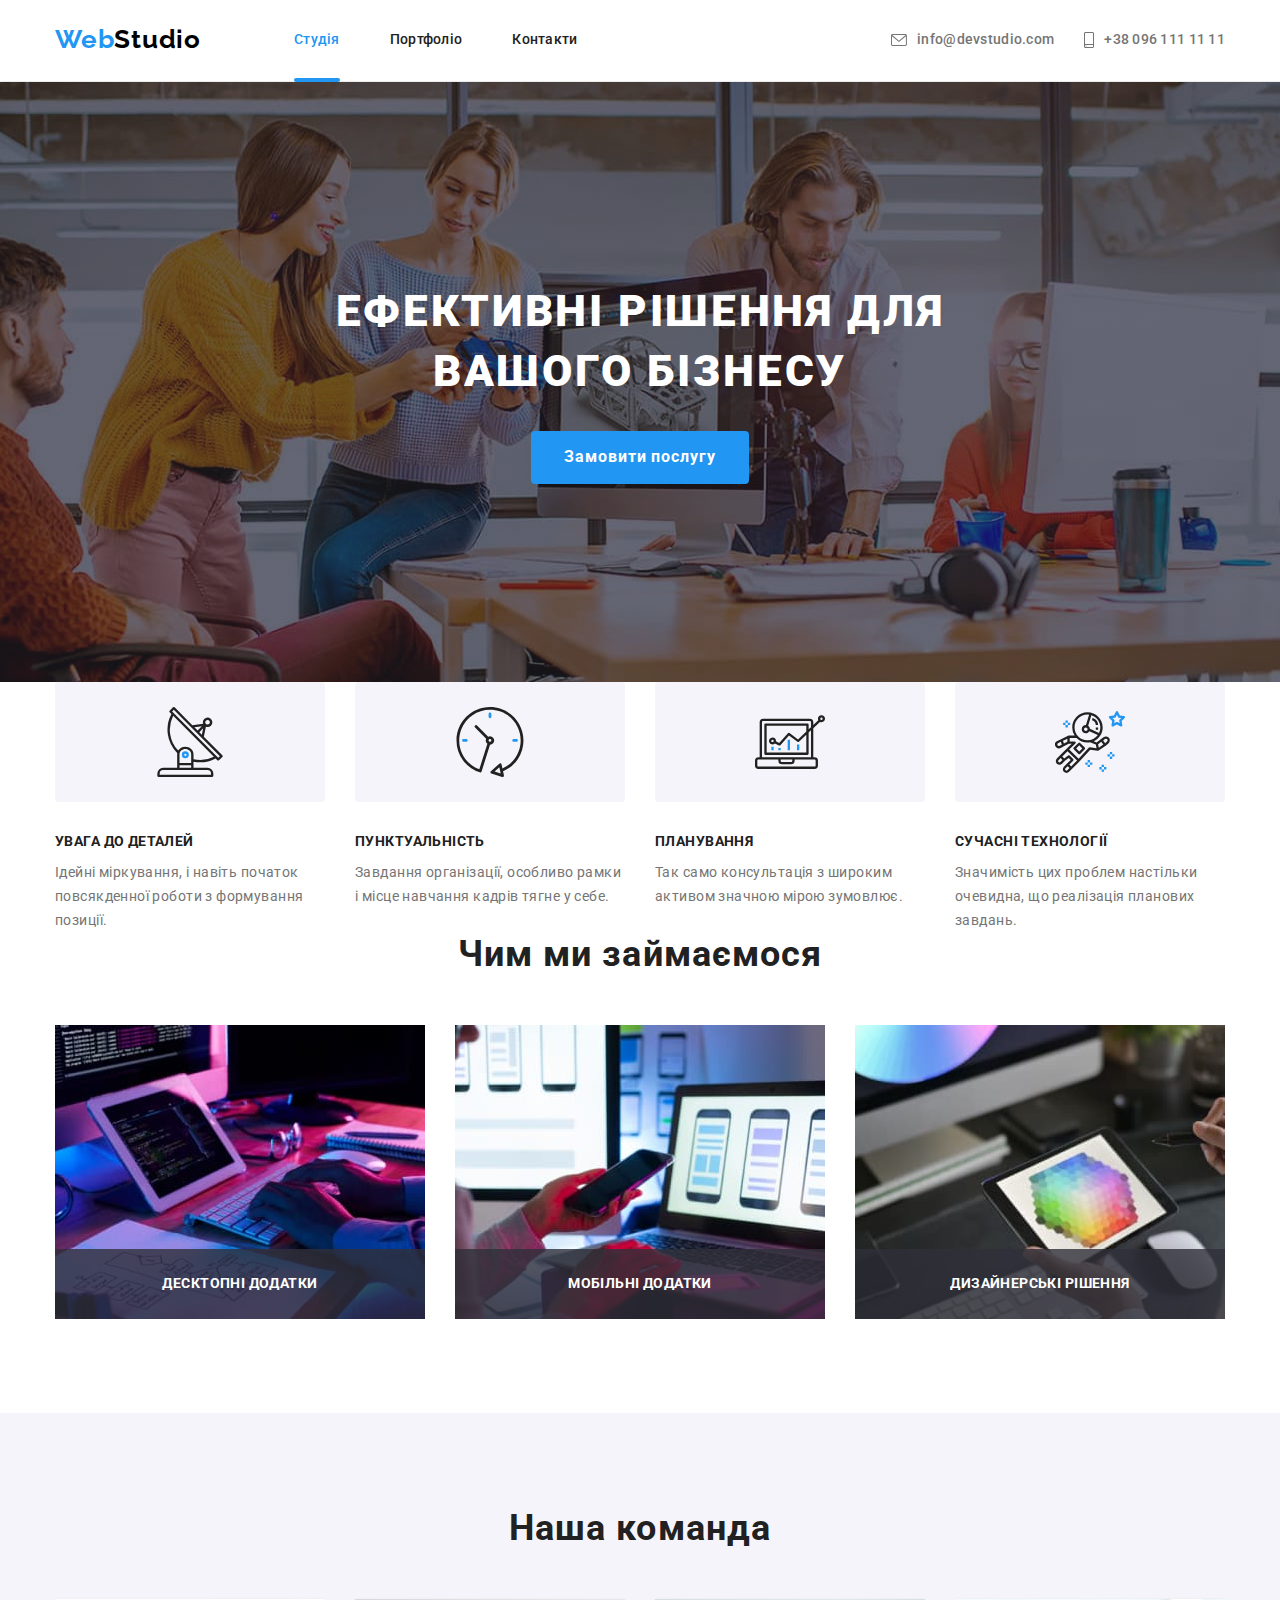
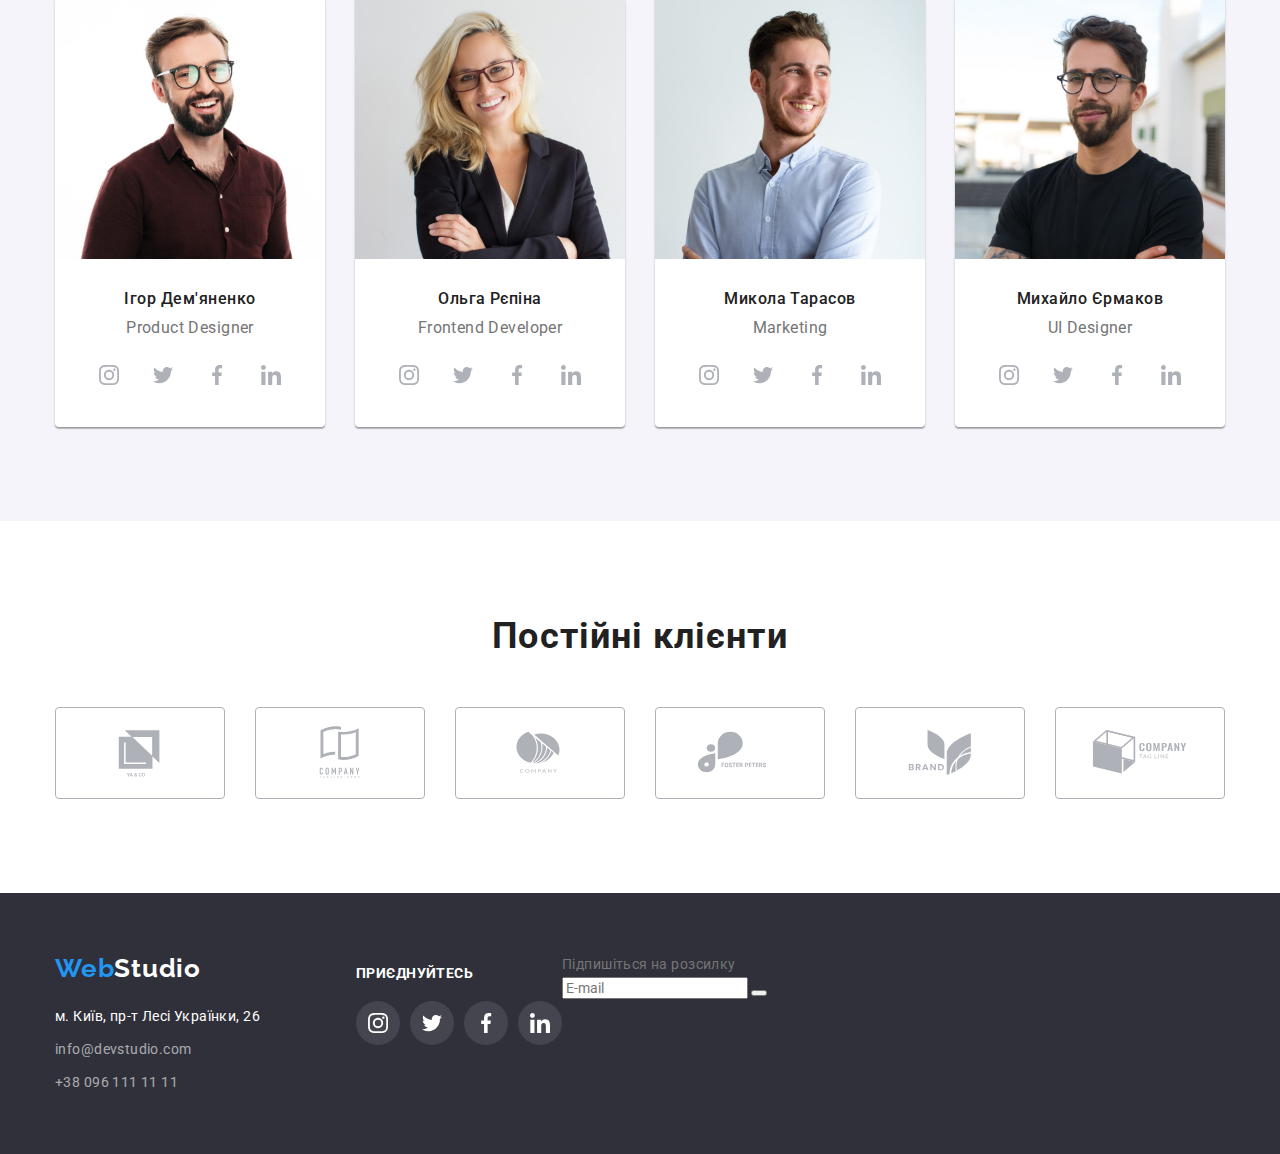
==== commit b77bead4: "create footer form" ====
--- a/index.html
+++ b/index.html
@@ -23,7 +23,7 @@
       <div class="main-nav container">
         <a href="./index.html" class="logo link">
           <span class="logo-web" lang="en">Web</span
-            ><span class="logo-studio" lang="en">Studio</span>
+          ><span class="logo-studio" lang="en">Studio</span>
         </a>
         <nav>
           <ul class="site-nav list">
@@ -50,7 +50,8 @@
             <a href="tel:+380961111111" class="link contacts-link">
               <svg class="contacts-icon" width="10" height="16">
                 <use href="./images/icons.svg#icon-smartphone"></use></svg
-              >+38 096 111 11 11</a>
+              >+38 096 111 11 11</a
+            >
           </li>
         </ul>
       </div>
@@ -60,7 +61,9 @@
       <section class="section hero">
         <div class="container">
           <h1 class="hero-title">Ефективні рішення для вашого бізнесу</h1>
-          <button type="button" class="hero-button" data-modal-open>Замовити послугу</button>
+          <button type="button" class="hero-button" data-modal-open>
+            Замовити послугу
+          </button>
         </div>
       </section>
       <!-- features -->
@@ -69,31 +72,50 @@
           <h2 class="visually-hidden">Наші переваги</h2>
           <ul class="list">
             <li class="features-item">
-              <div class="features-icon"><svg class="features-item-icon" width="70" height="70"><use href="./images/icons.svg#icon-antenna"></use></svg></div>
+              <div class="features-icon">
+                <svg class="features-item-icon" width="70" height="70">
+                  <use href="./images/icons.svg#icon-antenna"></use>
+                </svg>
+              </div>
               <h3 class="features-title">УВАГА ДО ДЕТАЛЕЙ</h3>
               <p class="features-text">
-                Ідейні міркування, і навіть початок повсякденної роботи з формування позиції.
+                Ідейні міркування, і навіть початок повсякденної роботи з
+                формування позиції.
               </p>
             </li>
             <li class="features-item">
-              <div class="features-icon"><svg class="features-item-icon" width="70" height="70"><use href="./images/icons.svg#icon-clock"></use></svg></div>
+              <div class="features-icon">
+                <svg class="features-item-icon" width="70" height="70">
+                  <use href="./images/icons.svg#icon-clock"></use>
+                </svg>
+              </div>
               <h3 class="features-title">ПУНКТУАЛЬНІСТЬ</h3>
               <p class="features-text">
-                Завдання організації, особливо рамки і місце навчання кадрів тягне у себе.
+                Завдання організації, особливо рамки і місце навчання кадрів
+                тягне у себе.
               </p>
             </li>
             <li class="features-item">
-              <div class="features-icon"><svg class="features-item-icon" width="70" height="70"><use href="./images/icons.svg#icon-diagram"></use></svg></div>
+              <div class="features-icon">
+                <svg class="features-item-icon" width="70" height="70">
+                  <use href="./images/icons.svg#icon-diagram"></use>
+                </svg>
+              </div>
               <h3 class="features-title">ПЛАНУВАННЯ</h3>
               <p class="features-text">
                 Так само консультація з широким активом значною мірою зумовлює.
               </p>
             </li>
             <li class="features-item">
-              <div class="features-icon"><svg class="features-item-icon" width="70" height="70"><use href="./images/icons.svg#icon-astronaut"></use></svg></div>
+              <div class="features-icon">
+                <svg class="features-item-icon" width="70" height="70">
+                  <use href="./images/icons.svg#icon-astronaut"></use>
+                </svg>
+              </div>
               <h3 class="features-title">СУЧАСНІ ТЕХНОЛОГІЇ</h3>
               <p class="features-text">
-                Значимість цих проблем настільки очевидна, що реалізація планових завдань.
+                Значимість цих проблем настільки очевидна, що реалізація
+                планових завдань.
               </p>
             </li>
           </ul>
@@ -105,15 +127,33 @@
           <h2 class="section-title">Чим ми займаємося</h2>
           <ul class="list">
             <li class="examples-item">
-              <div class="img-wrapper"><img src="./images/box1.jpg" alt="Людина з планшетом" width="370" /></div>
+              <div class="img-wrapper">
+                <img
+                  src="./images/box1.jpg"
+                  alt="Людина з планшетом"
+                  width="370"
+                />
+              </div>
               <div class="examples-dscr">Десктопні додатки</div>
             </li>
             <li class="examples-item">
-              <div class="img-wrapper"><img src="./images/box2.jpg" alt="Людина з ноубуком" width="370" /></div>
+              <div class="img-wrapper">
+                <img
+                  src="./images/box2.jpg"
+                  alt="Людина з ноубуком"
+                  width="370"
+                />
+              </div>
               <div class="examples-dscr">Мобільні додатки</div>
             </li>
             <li class="examples-item">
-              <div class="img-wrapper"><img src="./images/box3.jpg" alt="Людина з планшетом" width="370" /></div>
+              <div class="img-wrapper">
+                <img
+                  src="./images/box3.jpg"
+                  alt="Людина з планшетом"
+                  width="370"
+                />
+              </div>
               <div class="examples-dscr">Дизайнерські рішення</div>
             </li>
           </ul>
@@ -125,7 +165,11 @@
           <h2 class="section-title">Наша команда</h2>
           <ul class="team-list list">
             <li class="team-item">
-              <img src="./images/img.jpg" alt="Хлопець в окулярах посміхається" width="270" />
+              <img
+                src="./images/img.jpg"
+                alt="Хлопець в окулярах посміхається"
+                width="270"
+              />
               <h3 class="team-title">Ігор Дем'яненко</h3>
               <p class="team-text" lang="en">Product Designer</p>
               <ul class="social-icons list">
@@ -160,7 +204,11 @@
               </ul>
             </li>
             <li class="team-item">
-              <img src="./images/img1.jpg" alt="Дівчина в окулярах посміхається" width="270" />
+              <img
+                src="./images/img1.jpg"
+                alt="Дівчина в окулярах посміхається"
+                width="270"
+              />
               <h3 class="team-title">Ольга Рєпіна</h3>
               <p class="team-text" lang="en">Frontend Developer</p>
               <ul class="social-icons list">
@@ -195,7 +243,11 @@
               </ul>
             </li>
             <li class="team-item">
-              <img src="./images/img2.jpg" alt="Хлопець посміхається" width="270" />
+              <img
+                src="./images/img2.jpg"
+                alt="Хлопець посміхається"
+                width="270"
+              />
               <h3 class="team-title">Микола Тарасов</h3>
               <p class="team-text" lang="en">Marketing</p>
               <ul class="social-icons list">
@@ -230,7 +282,11 @@
               </ul>
             </li>
             <li class="team-item">
-              <img src="./images/img3.jpg" alt="Хлопець в окулярах" width="270" />
+              <img
+                src="./images/img3.jpg"
+                alt="Хлопець в окулярах"
+                width="270"
+              />
               <h3 class="team-title">Михайло Єрмаков</h3>
               <p class="team-text" lang="en">UI Designer</p>
               <ul class="social-icons list">
@@ -322,63 +378,81 @@
     <footer class="footer">
       <div class="footer-address-social container">
         <div class="footer-address-list">
-            <a href="./index.html" class="link footer-logo">
-              <span class="footer-logo-web" lang="en">Web</span
-              ><span class="footer-logo-studio" lang="en">Studio</span>
-            </a>
-            <address>
-              <ul class="list">
-                <li class="footer-item">
-                  <a
-                    href="https://goo.gl/maps/YVStPBYN47tz3UrX9"
-                    target="_blank"
-                    rel="noopener noreferrer nofollow"
-                    class="link"
-                    >м. Київ, пр-т Лесі Українки, 26
-                  </a>
-                </li>
-                <li class="footer-item">
-                  <a href="mailto:info@devstudio.com" class="link contacts">info@devstudio.com</a>
-                </li>
-                <li class="footer-item">
-                  <a href="tel:+380961111111" class="link contacts">+38 096 111 11 11</a>
-                </li>
-              </ul>
-            </address>
-          </div>
-          <div class="footer-social-media">
-            <h3 class="footer-social-title">приєднуйтесь</h3>
-            <ul class="footer-social-list">
-              <li class="footer-social-item">
-                <a href="" class="footer-social-link">
-                  <svg class="footer-social-icon" width="20" height="20">
-                    <use href="./images/icons.svg#icon-instagram"></use>
-                  </svg>
+          <a href="./index.html" class="link footer-logo">
+            <span class="footer-logo-web" lang="en">Web</span
+            ><span class="footer-logo-studio" lang="en">Studio</span>
+          </a>
+          <address>
+            <ul class="list">
+              <li class="footer-item">
+                <a
+                  href="https://goo.gl/maps/YVStPBYN47tz3UrX9"
+                  target="_blank"
+                  rel="noopener noreferrer nofollow"
+                  class="link"
+                  >м. Київ, пр-т Лесі Українки, 26
                 </a>
               </li>
-              <li class="footer-social-item">
-                <a href="" class="footer-social-link">
-                  <svg class="footer-social-icon" width="20" height="20">
-                    <use href="./images/icons.svg#icon-twitter"></use>
-                  </svg>
-                </a>
+              <li class="footer-item">
+                <a href="mailto:info@devstudio.com" class="link contacts"
+                  >info@devstudio.com</a
+                >
               </li>
-              <li class="footer-social-item">
-                <a href="" class="footer-social-link">
-                  <svg class="footer-social-icon" width="20" height="20">
-                    <use href="./images/icons.svg#icon-facebook"></use>
-                  </svg>
-                </a>
-              </li>
-              <li class="footer-social-item">
-                <a href="" class="footer-social-link">
-                  <svg class="footer-social-icon" width="20" height="20">
-                    <use href="./images/icons.svg#icon-linkedin"></use>
-                  </svg>
-                </a>
+              <li class="footer-item">
+                <a href="tel:+380961111111" class="link contacts"
+                  >+38 096 111 11 11</a
+                >
               </li>
             </ul>
-          </div>
+          </address>
+        </div>
+        <div class="footer-social-media">
+          <h3 class="footer-social-title">приєднуйтесь</h3>
+          <ul class="footer-social-list">
+            <li class="footer-social-item">
+              <a href="" class="footer-social-link">
+                <svg class="footer-social-icon" width="20" height="20">
+                  <use href="./images/icons.svg#icon-instagram"></use>
+                </svg>
+              </a>
+            </li>
+            <li class="footer-social-item">
+              <a href="" class="footer-social-link">
+                <svg class="footer-social-icon" width="20" height="20">
+                  <use href="./images/icons.svg#icon-twitter"></use>
+                </svg>
+              </a>
+            </li>
+            <li class="footer-social-item">
+              <a href="" class="footer-social-link">
+                <svg class="footer-social-icon" width="20" height="20">
+                  <use href="./images/icons.svg#icon-facebook"></use>
+                </svg>
+              </a>
+            </li>
+            <li class="footer-social-item">
+              <a href="" class="footer-social-link">
+                <svg class="footer-social-icon" width="20" height="20">
+                  <use href="./images/icons.svg#icon-linkedin"></use>
+                </svg>
+              </a>
+            </li>
+          </ul>
+        </div>
+        <div class="footer-subscr">
+          <p class="footer-subscr-text">Підпишіться на розсилку</p>
+          <form class="footer-form">
+            <div class="footer-input">
+              <input
+                name="email"
+                type="email"
+                class="footer-input-mail"
+                placeholder="E-mail"
+                required/>
+              <button type="submit" class="footer-subscr-btn"></button>
+            </div>
+          </form>
+        </div>
       </div>
     </footer>
     <div class="modal-backdrop is-hidden" data-modal>
@@ -390,71 +464,80 @@
         </div>
         <p class="modal-text">Залиште свої дані, ми вам передзвонимо</p>
         <form name="form-buy" class="modal-form">
-            <div class="input-line">
-              <label for="user-name" class="modal-label">Ім'я</label>
-              <div class="input-wrapper">
-                <input
-                  name="user-name"
-                  id="user-name"
-                  type="text"
-                  class="modal-input"
-                  required>
-                  <svg class="input-icon" width="18" height="18">
-                    <use href="./images/icons.svg#icon-person"></use>
-                  </svg>
-              </div>
+          <div class="input-line">
+            <label for="user-name" class="modal-label">Ім'я</label>
+            <div class="input-wrapper">
+              <input
+                name="user-name"
+                id="user-name"
+                type="text"
+                class="modal-input"
+                required
+              />
+              <svg class="input-icon" width="18" height="18">
+                <use href="./images/icons.svg#icon-person"></use>
+              </svg>
             </div>
-            <div class="input-line">
-              <label for="user-tel" class="modal-label">Телефон</label>
-              <div class="input-wrapper">
-                <input
-                  name="user-tel"
-                  id="user-tel"
-                  type="tel"
-                  class="modal-input"
-                  title="+38 (---) -- -- ---"
-                  required>
-                  <svg class="input-icon" width="18" height="18">
-                    <use href="./images/icons.svg#icon-phone1"></use>
-                  </svg>
-              </div>
+          </div>
+          <div class="input-line">
+            <label for="user-tel" class="modal-label">Телефон</label>
+            <div class="input-wrapper">
+              <input
+                name="user-tel"
+                id="user-tel"
+                type="tel"
+                class="modal-input"
+                title="+38 (---) -- -- ---"
+                required
+              />
+              <svg class="input-icon" width="18" height="18">
+                <use href="./images/icons.svg#icon-phone1"></use>
+              </svg>
             </div>
-            <div class="input-line">
-              <label for="user-mail" class="modal-label">Пошта</label>
-              <div class="input-wrapper">
-                <input
-                  name="user-mail"
-                  id="user-mail"
-                  type="email"
-                  class="modal-input"
-                  required>
-                  <svg class="input-icon" width="18" height="18">
-                    <use href="./images/icons.svg#icon-email1"></use>
-                  </svg>
-              </div>
+          </div>
+          <div class="input-line">
+            <label for="user-mail" class="modal-label">Пошта</label>
+            <div class="input-wrapper">
+              <input
+                name="user-mail"
+                id="user-mail"
+                type="email"
+                class="modal-input"
+                required
+              />
+              <svg class="input-icon" width="18" height="18">
+                <use href="./images/icons.svg#icon-email1"></use>
+              </svg>
             </div>
-            <div class="input-line input-line-textarea">
-              <label for="user-text" class="modal-label">Коментар</label>
-              <textarea name="user-text" id="user-text" placeholder="Введіть текст" class="modal-textarea"></textarea>
-            </div>
-            <div class="input-line check-line">
-              <input
-                id="checkbox-agree"
-                name="checkbox-agree"
-                type="checkbox"
-                class="visually-hidden">
-                <label for="checkbox-agree" class="checkbox-agree">
-                  <span class="icon-wrapper">
-                    <svg class="agree-icon" width="13" height="9">
-                      <use href="./images/icons.svg#icon-check"></use>
-                    </svg>
-                  </span>
-                  <span>Погоджуюся з розсилкою та приймаю</span>
-                  <a href="" class="agree-text link">Умови договору</a>
-                </label>
-            </div>
-            <button type="submit" class="modal-button">Відправити</button>
-          </form>
+          </div>
+          <div class="input-line input-line-textarea">
+            <label for="user-text" class="modal-label">Коментар</label>
+            <textarea
+              name="user-text"
+              id="user-text"
+              placeholder="Введіть текст"
+              class="modal-textarea"
+            ></textarea>
+          </div>
+          <div class="input-line check-line">
+            <input
+              id="checkbox-agree"
+              name="checkbox-agree"
+              type="checkbox"
+              class="visually-hidden"
+            />
+            <label for="checkbox-agree" class="checkbox-agree">
+              <span class="icon-wrapper">
+                <svg class="agree-icon" width="13" height="9">
+                  <use href="./images/icons.svg#icon-check"></use>
+                </svg>
+              </span>
+              <span>Погоджуюся з розсилкою та приймаю</span>
+              <a href="" class="agree-text link">Умови договору</a>
+            </label>
+          </div>
+          <button type="submit" class="modal-button">Відправити</button>
+        </form>
       </div>
     </div>
     <script src="./js/modal.js"></script>
--- a/css/styles.css
+++ b/css/styles.css
@@ -748,6 +748,7 @@
 .footer-social-icon {
   fill: currentColor;
 }
+
 /* portfolio */
 .portfolio {
   padding-top: 94px;
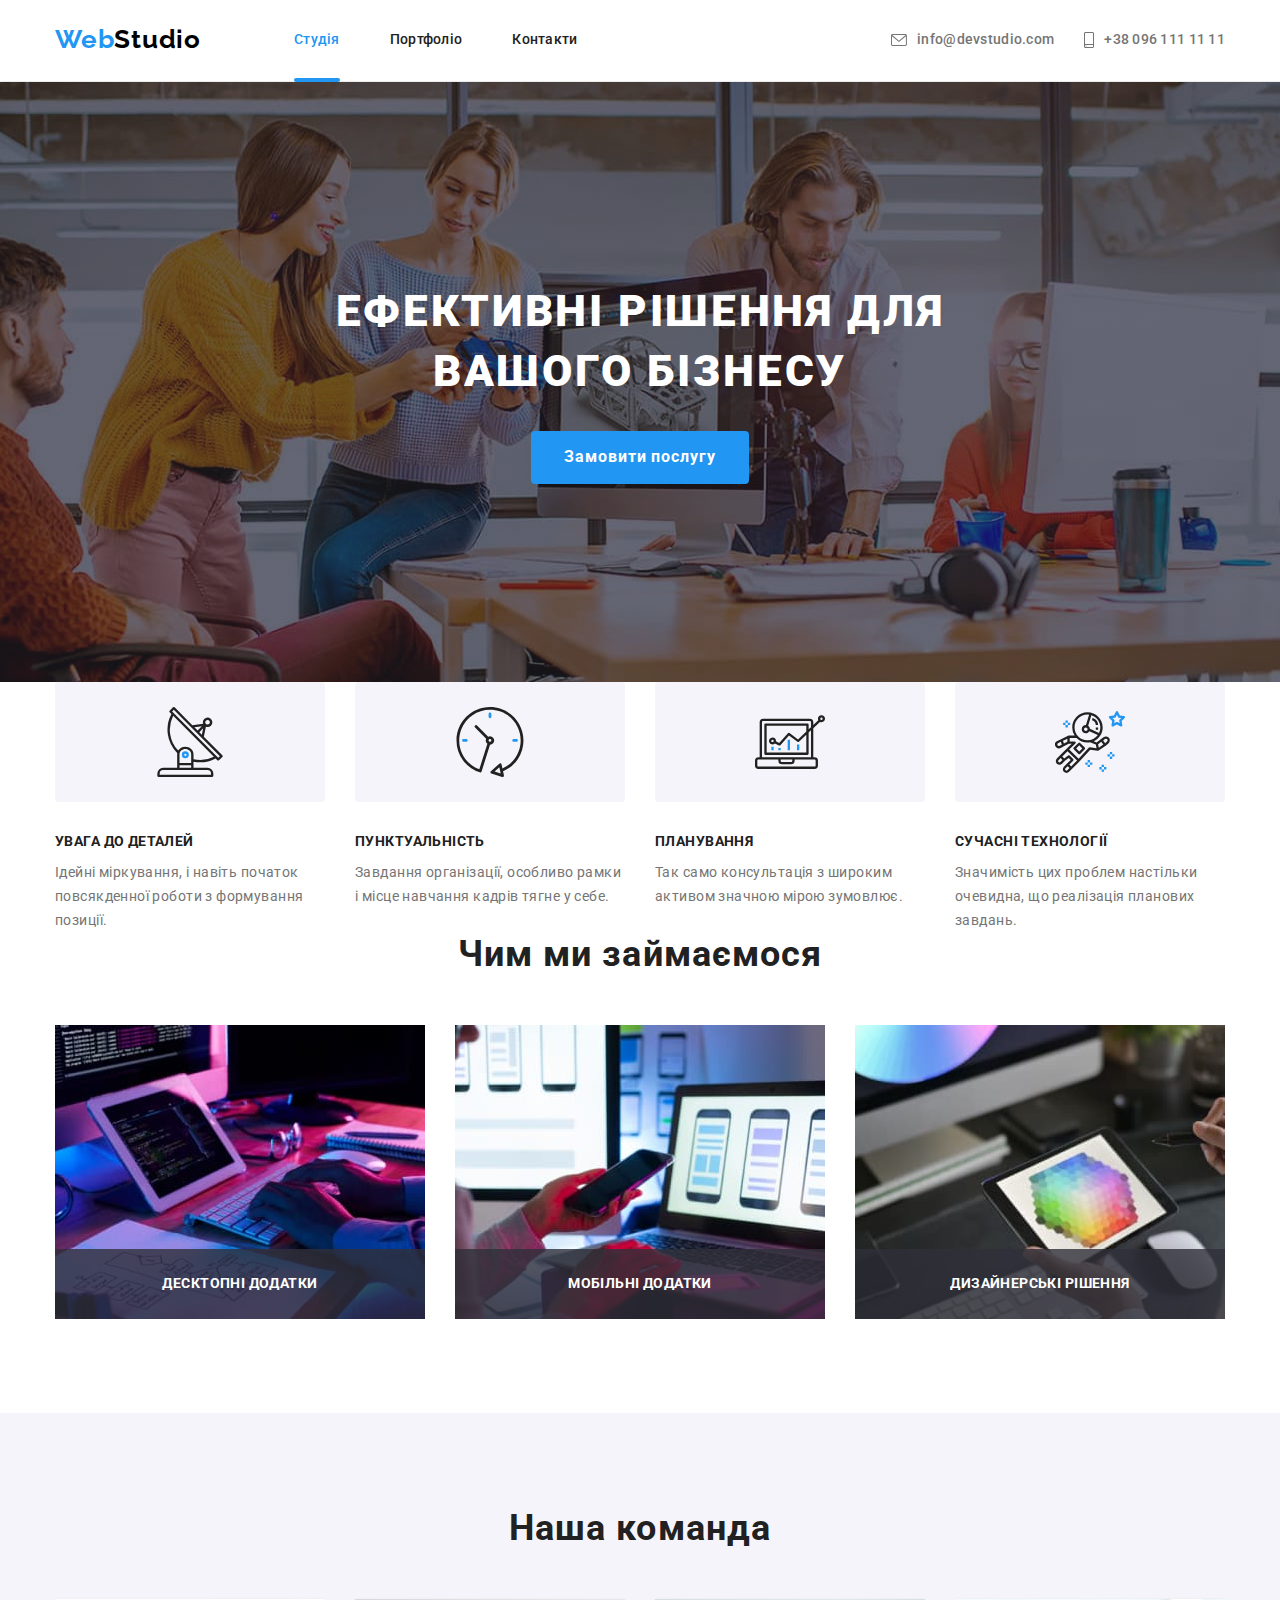
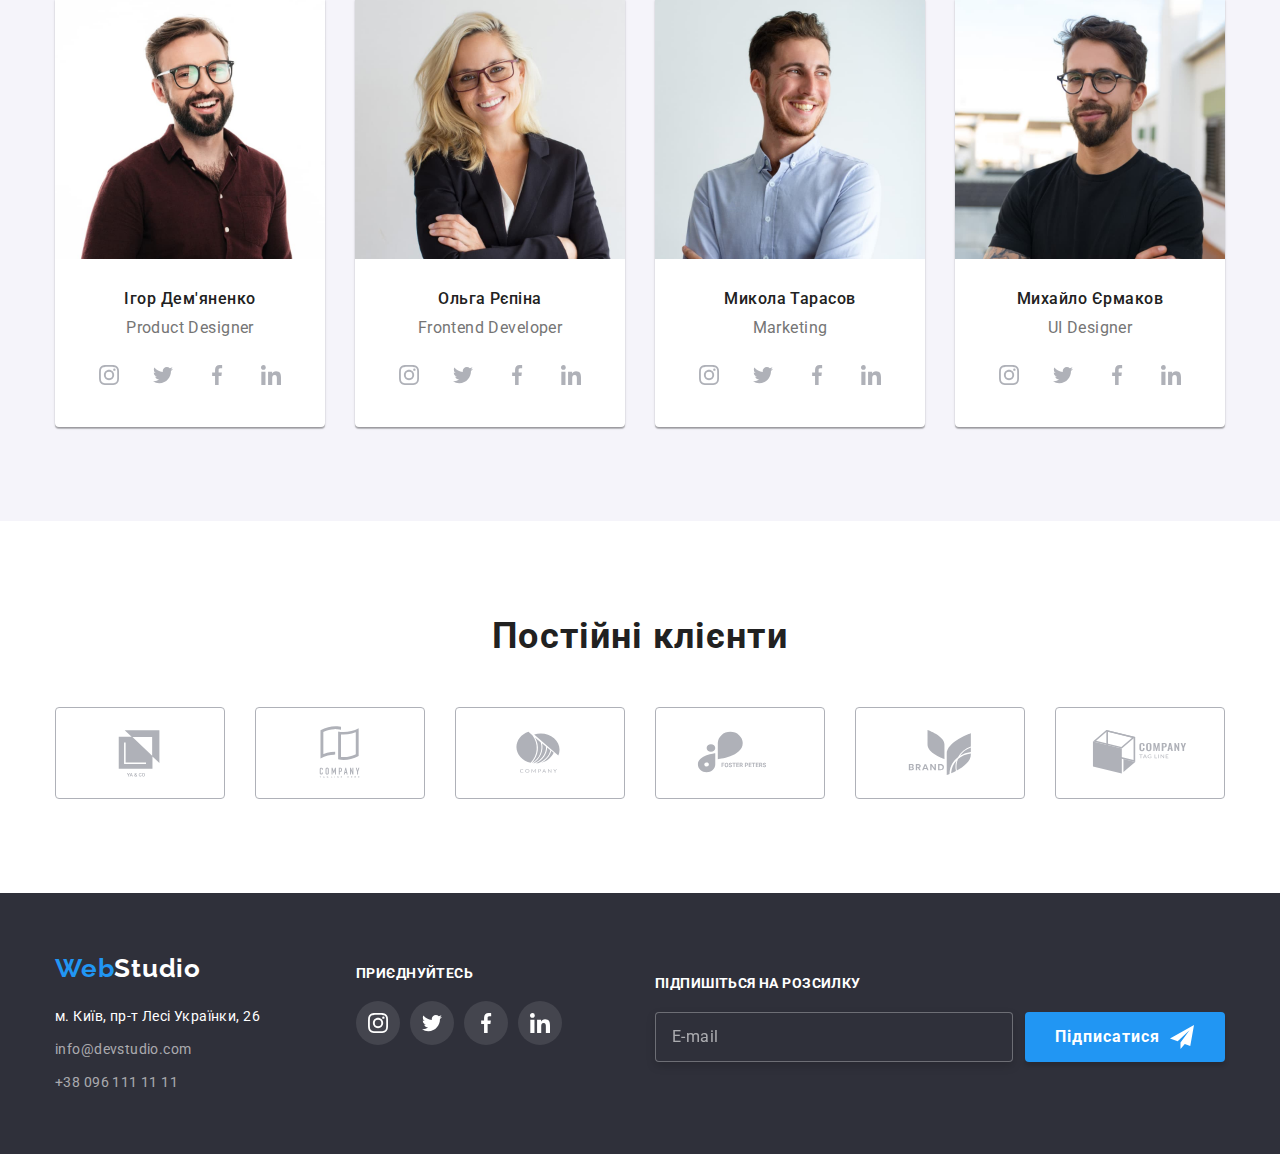
==== commit a0470e28: "finish footer form input with button" ====
--- a/index.html
+++ b/index.html
@@ -449,7 +449,11 @@
                 class="footer-input-mail"
                 placeholder="E-mail"
                 required/>
-              <button type="submit" class="footer-subscr-btn"></button>
+              <button type="submit" class="footer-subscr-btn">Підписатися
+                <svg class="footer-subscr-icon" width="24" height="24">
+                  <use href="./images/icons.svg#icon-telegram"></use>
+                </svg>
+              </button>
             </div>
           </form>
         </div>
--- a/css/styles.css
+++ b/css/styles.css
@@ -273,6 +273,10 @@
 .close-icon {
   fill: var(--third-color-text);
 }
+.close-icon:hover,
+.close-icon:focus {
+  fill: var(--accent-color);
+}
 .is-hidden {
   visibility: hidden;
   opacity: 0;
@@ -414,7 +418,7 @@
   position: absolute;
   left: 50%;
   transform: translateX(-50%);
-  width: 200px;
+  min-width: 200px;
   height: 50px;
   padding: 10px 52px;
   background-color: var(--accent-color);
@@ -749,6 +753,75 @@
   fill: currentColor;
 }
 
+.footer-subscr {
+  display: block;
+  margin-left: auto;
+  padding-top: 23px;
+  /* align-items: center; */
+  width: 570px;
+}
+.footer-subscr-text {
+  margin-bottom: 20px;
+  font-family: 'Roboto';
+  font-style: normal;
+  font-weight: 700;
+  font-size: 14px;
+  line-height: 1.14;
+  letter-spacing: 0.03em;
+  text-transform: uppercase;
+  color: var(--primary-white-color);
+}
+.footer-input {
+  display: flex;
+}
+.footer-input-mail {
+  padding: 15px 16px;
+  width: 358px;
+  height: 50px;
+  margin-right: 12px;
+  background-color: var(--third-bg-color);
+  color: rgba(255, 255, 255, 0.6);
+  border: 1px solid rgba(255, 255, 255, 0.3);
+  filter: drop-shadow(0px 4px 4px rgba(0, 0, 0, 0.15));
+  border-radius: 4px;
+  outline: transparent;
+}
+.footer-input-mail::placeholder {
+  font-family: 'Roboto';
+  font-style: normal;
+  font-weight: 400;
+  font-size: 16px;
+  line-height: 1.25;
+  display: flex;
+  align-items: center;
+  letter-spacing: 0.03em;
+  color: rgba(255, 255, 255, 0.6);
+}
+.footer-subscr-btn {
+  display: flex;
+  align-items: center;
+  text-align: center;
+  padding: 10px 28px;
+  min-width: 200px;
+  height: 50px;
+  color: var(--primary-white-color);
+  color: var(--primary-white-color);
+  background-color: var(--accent-color);
+  box-shadow: 0px 4px 4px rgba(0, 0, 0, 0.15);
+  border-color: transparent;
+  border-radius: 4px;
+  font-family: 'Roboto';
+  font-style: normal;
+  font-weight: 700;
+  font-size: 16px;
+  line-height: 1.88;
+  letter-spacing: 0.06em;
+  cursor: pointer;
+}
+.footer-subscr-icon {
+  margin-left: 10px;
+  fill: var(--primary-white-color);
+}
 /* portfolio */
 .portfolio {
   padding-top: 94px;
